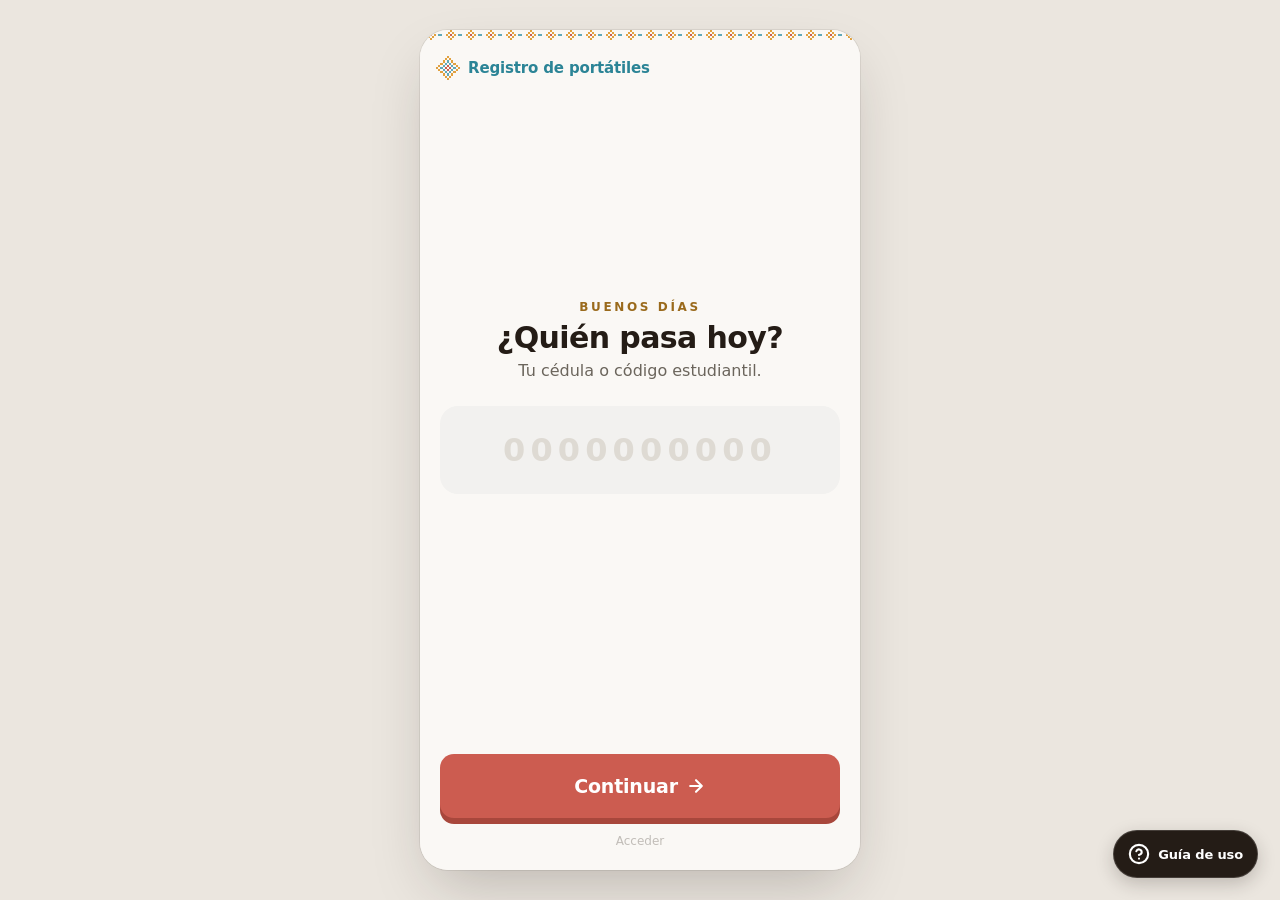
==== src/main/webapp/index.html @ 2d76eeac "Añadida tarjeta de panel acceder" ====
<!DOCTYPE html>
<html lang="es">
<head>
<meta charset="UTF-8">
<meta name="viewport" content="width=device-width, initial-scale=1, viewport-fit=cover">
<meta name="theme-color" content="#FAF8F5">
<meta name="description" content="Registro de portátiles en portería · Universidad de La Guajira">

<link rel="manifest" href="manifest.webmanifest">
<link rel="apple-touch-icon" href="iconos/icono-192.png">
<meta name="mobile-web-app-capable" content="yes">
<meta name="apple-mobile-web-app-capable" content="yes">
<meta name="apple-mobile-web-app-status-bar-style" content="default">

<title>Portería · Universidad de La Guajira</title>
<link rel="stylesheet" href="styles.css">
</head>
<body>

<div id="app-viewport">
  <!-- Status Banner (offline / syncing / synced notification) -->
  <div id="status-banner-wrap" class="status-banner-wrap" style="display: none;" role="status" aria-live="polite">
    <div id="status-banner" class="status-banner coral">
      <div id="status-banner-icon" class="status-banner-icon"></div>
      <div class="status-banner-text">
        <p id="status-banner-title" class="status-banner-title">Sin conexión</p>
        <p id="status-banner-detail" class="status-banner-detail">Tus registros se guardarán en el localmente</p>
      </div>
      <div id="status-stitches" class="status-stitches" style="display: none;"></div>
    </div>
  </div>

  <!-- ============ 1. IDENTIFICACIÓN ============ -->
  <section id="pantalla-identificacion" class="screen active">
    <div class="wayuu-band"></div>
    <header class="screen-header">
      <div class="screen-header-brand">
        <svg width="24" height="24" viewBox="0 0 11 11" shape-rendering="crispEdges" aria-hidden="true" style="flex-shrink: 0;"><rect x="5" y="0" width="1" height="1" fill="#E1A140"/><rect x="4" y="1" width="1" height="1" fill="#E1A140"/><rect x="6" y="1" width="1" height="1" fill="#E1A140"/><rect x="3" y="2" width="1" height="1" fill="#E1A140"/><rect x="5" y="2" width="1" height="1" fill="#60A8B8"/><rect x="7" y="2" width="1" height="1" fill="#E1A140"/><rect x="2" y="3" width="1" height="1" fill="#E1A140"/><rect x="4" y="3" width="1" height="1" fill="#60A8B8"/><rect x="6" y="3" width="1" height="1" fill="#60A8B8"/><rect x="8" y="3" width="1" height="1" fill="#E1A140"/><rect x="1" y="4" width="1" height="1" fill="#E1A140"/><rect x="3" y="4" width="1" height="1" fill="#60A8B8"/><rect x="5" y="4" width="1" height="1" fill="#CC5C50"/><rect x="7" y="4" width="1" height="1" fill="#60A8B8"/><rect x="9" y="4" width="1" height="1" fill="#E1A140"/><rect x="0" y="5" width="1" height="1" fill="#E1A140"/><rect x="2" y="5" width="1" height="1" fill="#60A8B8"/><rect x="4" y="5" width="1" height="1" fill="#CC5C50"/><rect x="6" y="5" width="1" height="1" fill="#CC5C50"/><rect x="8" y="5" width="1" height="1" fill="#60A8B8"/><rect x="10" y="5" width="1" height="1" fill="#E1A140"/><rect x="1" y="6" width="1" height="1" fill="#E1A140"/><rect x="3" y="6" width="1" height="1" fill="#60A8B8"/><rect x="5" y="6" width="1" height="1" fill="#CC5C50"/><rect x="7" y="6" width="1" height="1" fill="#60A8B8"/><rect x="9" y="6" width="1" height="1" fill="#E1A140"/><rect x="2" y="7" width="1" height="1" fill="#E1A140"/><rect x="4" y="7" width="1" height="1" fill="#60A8B8"/><rect x="6" y="7" width="1" height="1" fill="#60A8B8"/><rect x="8" y="7" width="1" height="1" fill="#E1A140"/><rect x="3" y="8" width="1" height="1" fill="#E1A140"/><rect x="5" y="8" width="1" height="1" fill="#60A8B8"/><rect x="7" y="8" width="1" height="1" fill="#E1A140"/><rect x="4" y="9" width="1" height="1" fill="#E1A140"/><rect x="6" y="9" width="1" height="1" fill="#E1A140"/><rect x="5" y="10" width="1" height="1" fill="#E1A140"/></svg>
        <span class="screen-header-title">Registro de portátiles</span>
      </div>
    </header>

    <main class="screen-main centered animate-rise">
      <div style="text-align: center;">
        <p id="saludo-dia" class="eyebrow">Buenos días</p>
        <h1 class="title-big">¿Quién pasa hoy?</h1>
        <p class="sub-desc">Tu cédula o código estudiantil.</p>
      </div>

      <div id="doc-box" class="doc-input-box">
        <input id="campo-documento"
               class="doc-input"
               type="text"
               inputmode="numeric"
               pattern="[0-9]*"
               autocomplete="off"
               maxlength="10"
               placeholder="0000000000">
      </div>

      <div style="margin-top: 12px; min-height: 24px;">
        <div id="error-identificacion" class="error-note" style="display: none;"></div>
        <div id="aviso-recordado" style="display: none; align-items: center; justify-content: center; gap: 8px; font-size: 14px; color: var(--sub);">
          <span>Te recordamos de la última vez.</span>
          <button id="boton-olvidar" type="button" class="btn-text-sub" style="color: var(--tinta); font-weight: 700; padding: 2px 8px;">
            ✕ No soy yo
          </button>
        </div>
      </div>
    </main>

    <footer class="screen-actions">
      <button id="boton-continuar" class="btn-primary" type="button">
        <span>Continuar</span>
        <svg viewBox="0 0 24 24" width="20" height="20" fill="none" stroke="currentColor" stroke-width="2.5" stroke-linecap="round" stroke-linejoin="round"><path d="M5 12h14M12 5l7 7-7 7"/></svg>
      </button>
      <a href="admin.html" class="link-access">Acceder</a>
    </footer>
  </section>

  <!-- ============ 1.5 VERIFICAR O CONFIGURAR PIN ============ -->
  <section id="pantalla-pin" class="screen">
    <div class="wayuu-band"></div>
    <header class="screen-header">
      <button id="boton-atras-pin" class="btn-back" type="button" data-volver="pantalla-identificacion">
        <svg viewBox="0 0 24 24" width="20" height="20" fill="none" stroke="currentColor" stroke-width="2.5" stroke-linecap="round" stroke-linejoin="round"><path d="m15 18-6-6 6-6"/></svg> Atrás
      </button>
    </header>

    <main class="screen-main centered animate-rise" style="text-align: center;">
      <div style="margin-bottom: 12px; width: 56px; height: 56px; border-radius: 16px; background: var(--teal-soft); color: var(--teal); display: inline-grid; place-items: center;">
        <svg viewBox="0 0 24 24" width="28" height="28" fill="none" stroke="currentColor" stroke-width="2" stroke-linecap="round" stroke-linejoin="round"><rect x="3" y="11" width="18" height="11" rx="2" ry="2"/><path d="M7 11V7a5 5 0 0 1 10 0v4"/></svg>
      </div>

      <p id="subtitulo-pin" class="eyebrow">Seguridad de portería</p>
      <h1 id="titulo-pin" class="title-big">Ingresa tu PIN</h1>
      <p id="desc-pin" class="sub-desc" style="max-width: 32ch; margin: 4px auto 20px;">
        Digita tus 4 números de seguridad.
      </p>

      <!-- Indicadores de dígitos (4 dots/cajas) -->
      <div id="pin-dots-container" class="pin-dots-row">
        <span class="pin-dot" data-index="0"></span>
        <span class="pin-dot" data-index="1"></span>
        <span class="pin-dot" data-index="2"></span>
        <span class="pin-dot" data-index="3"></span>
      </div>

      <div id="error-pin" class="error-note" style="display: none; margin: 12px auto; max-width: 320px;"></div>

      <!-- Teclado numérico táctil rápido (1 al 9, limpiar, 0, borrar) -->
      <div class="pin-keypad">
        <button type="button" class="btn-key" data-digit="1">1</button>
        <button type="button" class="btn-key" data-digit="2">2</button>
        <button type="button" class="btn-key" data-digit="3">3</button>
        <button type="button" class="btn-key" data-digit="4">4</button>
        <button type="button" class="btn-key" data-digit="5">5</button>
        <button type="button" class="btn-key" data-digit="6">6</button>
        <button type="button" class="btn-key" data-digit="7">7</button>
        <button type="button" class="btn-key" data-digit="8">8</button>
        <button type="button" class="btn-key" data-digit="9">9</button>
        <button type="button" class="btn-key action" id="btn-pin-limpiar">C</button>
        <button type="button" class="btn-key" data-digit="0">0</button>
        <button type="button" class="btn-key action" id="btn-pin-borrar">
          <svg viewBox="0 0 24 24" width="22" height="22" fill="none" stroke="currentColor" stroke-width="2.2" stroke-linecap="round" stroke-linejoin="round"><path d="M21 4H8l-7 8 7 8h13a2 2 0 0 0 2-2V6a2 2 0 0 0-2-2z"/><line x1="18" y1="9" x2="12" y2="15"/><line x1="12" y1="9" x2="18" y2="15"/></svg>
        </button>
      </div>
    </main>
  </section>

  <!-- ============ 2. NUEVO ESTUDIANTE (Caso A) ============ -->
  <section id="pantalla-datos-nuevo" class="screen">
    <div class="wayuu-band"></div>
    <header class="screen-header">
      <button class="btn-back" data-volver="pantalla-identificacion" type="button">
        <svg viewBox="0 0 24 24" width="20" height="20" fill="none" stroke="currentColor" stroke-width="2.5" stroke-linecap="round" stroke-linejoin="round"><path d="m15 18-6-6 6-6"/></svg> Atrás
      </button>
      <span id="doc-nuevo-tag" style="font-size: 14px; font-variant-numeric: tabular-nums; color: var(--sub);"></span>
    </header>

    <main class="screen-main centered animate-rise">
      <div style="text-align: center;">
        <p class="eyebrow">Primera vez por aquí</p>
        <h1 class="title-big">¿Cómo te llamas?</h1>
      </div>

      <div style="margin-top: 20px; display: grid; grid-template-columns: 1fr 1fr; gap: 12px;">
        <label>
          <span class="field-label">Nombre</span>
          <input id="campo-nombres" class="field-input" type="text" maxlength="80" autocomplete="given-name">
        </label>
        <label>
          <span class="field-label">Apellido</span>
          <input id="campo-apellidos" class="field-input" type="text" maxlength="80" autocomplete="family-name">
        </label>
      </div>

      <!-- PIN de 4 dígitos para nuevo estudiante -->
      <div style="margin-top: 16px;">
        <label>
          <span class="field-label">
            Crea tu PIN de seguridad (4 números)
          </span>
          <input id="campo-pin-nuevo" class="field-input" type="password" inputmode="numeric" pattern="[0-9]*" maxlength="4" placeholder="••••" style="letter-spacing: 0.3em; font-size: 20px; text-align: center;">
        </label>
        <p style="font-size: 13px; color: var(--sub); margin-top: 4px;">
          Protección ante entradas/salidas. Se solicita siempre que ingreses nuevamente.
        </p>
      </div>

      <div style="margin-top: 16px;">
        <div class="consent-box-wrap">
          <label id="consent-card-nuevo" class="consent-card">
            <input type="checkbox" id="campo-acepto-datos" style="position: absolute; opacity: 0; pointer-events: none;">
            <span class="consent-check-square" id="consent-square-nuevo">
              <svg id="consent-check-icon-nuevo" viewBox="0 0 24 24" width="16" height="16" fill="none" stroke="currentColor" stroke-width="3.5" stroke-linecap="round" stroke-linejoin="round" style="display: none;"><path d="M20 6 9 17l-5-5"/></svg>
            </span>
            <span style="font-size: 15px; line-height: 1.35; color: var(--tinta);">
              Autorizo a Registro de Dispositivos Portatiles a tratar mis datos personales <span style="color: var(--sub);">(Ley 1581 de 2012)</span>.
            </span>
          </label>
          <details class="consent-details">
            <summary>
              ¿Para qué usamos tus datos?
              <svg viewBox="0 0 24 24" width="16" height="16" fill="none" stroke="currentColor" stroke-width="2"><path d="m6 9 6 6 6-6"/></svg>
            </summary>
            <p>
              Solo para registrar cuándo entra y sale tu portátil del campus, y así poder ayudarte si se pierde o hay una duda en portería. No se comparten con terceros. Puedes pedir que se corrijan o borren escribiendo al correo acamilogamez@uniguajira.edu.co.
            </p>
          </details>
        </div>
      </div>

      <div id="error-datos-nuevo" class="error-note" style="display: none; margin-top: 8px;"></div>
    </main>

    <footer class="screen-actions">
      <button id="boton-guardar-datos" class="btn-primary" type="button">
        <span>Continuar</span>
        <svg viewBox="0 0 24 24" width="20" height="20" fill="none" stroke="currentColor" stroke-width="2.5" stroke-linecap="round" stroke-linejoin="round"><path d="M5 12h14M12 5l7 7-7 7"/></svg>
      </button>
    </footer>
  </section>

  <!-- ============ CONSENTIMIENTO PENDIENTE ============ -->
  <section id="pantalla-consentimiento" class="screen">
    <div class="wayuu-band"></div>
    <header class="screen-header">
      <button class="btn-back" data-volver="pantalla-identificacion" type="button">
        <svg viewBox="0 0 24 24" width="20" height="20" fill="none" stroke="currentColor" stroke-width="2.5" stroke-linecap="round" stroke-linejoin="round"><path d="m15 18-6-6 6-6"/></svg> Atrás
      </button>
    </header>

    <main class="screen-main centered animate-rise">
      <div style="display: flex; flex-direction: column; align-items: center; text-align: center;">
        <div style="margin-bottom: 20px; width: 64px; height: 64px; border-radius: 18px; background: var(--oro-soft); color: var(--oro-dark); display: grid; place-items: center;">
          <svg viewBox="0 0 24 24" width="32" height="32" fill="none" stroke="currentColor" stroke-width="2" stroke-linecap="round" stroke-linejoin="round"><path d="M20 13c0 5-3.5 7.5-7.66 8.95a1 1 0 0 1-.67-.01C7.5 20.5 4 18 4 13V6a1 1 0 0 1 1-1c2 0 4.5-1.2 6.24-2.72a1.17 1.17 0 0 1 1.52 0C14.51 3.81 17 5 19 5a1 1 0 0 1 1 1z"/><path d="m9 12 2 2 4-4"/></svg>
        </div>
        <p class="eyebrow">Una sola vez</p>
        <h1 id="titulo-consentimiento" class="title-big">Antes de seguir…</h1>
        <p class="sub-desc" style="max-width: 32ch;">
          Necesitamos tu autorización para seguir registrando tu equipo.
        </p>
      </div>

      <div style="margin-top: 20px;">
        <label id="consent-card-existente" class="consent-card">
          <input type="checkbox" id="campo-acepto-datos-existente" style="position: absolute; opacity: 0; pointer-events: none;">
          <span class="consent-check-square" id="consent-square-existente">
            <svg id="consent-check-icon-existente" viewBox="0 0 24 24" width="16" height="16" fill="none" stroke="currentColor" stroke-width="3.5" stroke-linecap="round" stroke-linejoin="round" style="display: none;"><path d="M20 6 9 17l-5-5"/></svg>
          </span>
          <span style="font-size: 15px; line-height: 1.35; color: var(--tinta);">
            Autorizo a Registro de Dispositivos Portatiles a tratar mis datos personales <span style="color: var(--sub);">(Ley 1581 de 2012)</span>.
          </span>
        </label>
      </div>

      <div id="error-consentimiento" class="error-note" style="display: none; margin-top: 8px;"></div>
    </main>

    <footer class="screen-actions">
      <button id="boton-aceptar-consentimiento" class="btn-primary" type="button">
        Aceptar y continuar
      </button>
    </footer>
  </section>

  <!-- ============ 3. REGISTRAR EQUIPO NUEVO ============ -->
  <section id="pantalla-equipo-nuevo" class="screen">
    <div class="wayuu-band"></div>
    <header class="screen-header">
      <button id="boton-atras-equipo" class="btn-back" type="button">
        <svg viewBox="0 0 24 24" width="20" height="20" fill="none" stroke="currentColor" stroke-width="2.5" stroke-linecap="round" stroke-linejoin="round"><path d="m15 18-6-6 6-6"/></svg> Atrás
      </button>
    </header>

    <main class="screen-main animate-rise">
      <h1 class="title-big">¿Qué equipo traes?</h1>

      <!-- Marcas grid -->
      <div style="margin-top: 16px;">
        <p class="field-label">Marca</p>
        <div id="grid-marcas" class="brand-grid"></div>
        <input id="campo-otra-marca" class="field-input" type="text" placeholder="Escribe la marca" style="display: none; margin-top: 8px;">
      </div>

      <!-- Colores circle grid -->
      <div style="margin-top: 16px;">
        <p class="field-label">
          Color <span id="color-seleccionado-nombre" style="font-weight: 700; text-transform: none; color: var(--tinta);"></span>
        </p>
        <div id="grid-colores" class="color-grid"></div>
        <input id="campo-otro-color" class="field-input" type="text" placeholder="Escribe el color (ej. morado)" style="display: none; margin-top: 8px;">
      </div>

      <!-- Apodo / alias -->
      <div style="margin-top: 16px;">
        <label>
          <span class="field-label">
            Apodo <span style="font-weight: normal; text-transform: none;">opcional</span>
          </span>
          <input id="campo-alias" class="field-input" type="text" maxlength="24" placeholder="“El de la U”, “El de la casa”">
        </label>
      </div>

      <div id="error-equipo-nuevo" class="error-note" style="display: none; margin-top: 8px;"></div>
    </main>

    <footer class="screen-actions">
      <!-- Preview card -->
      <div class="new-laptop-preview" aria-live="polite">
        <div id="preview-laptop-glyph"></div>
        <div style="min-width: 0; line-height: 1.2;">
          <p id="preview-laptop-title" class="preview-title">MARCA - COLOR</p>
          <p id="preview-laptop-nick" class="preview-sub">Así se verá la próxima vez.</p>
        </div>
      </div>

      <button id="boton-guardar-equipo" class="btn-primary" type="button">
        Guardar y registrar entrada
      </button>
    </footer>
  </section>

  <!-- ============ 4. MIS EQUIPOS ============ -->
  <section id="pantalla-equipos" class="screen">
    <div class="wayuu-band"></div>
    <header class="screen-header">
      <button class="btn-back" data-volver="pantalla-identificacion" type="button">
        <svg viewBox="0 0 24 24" width="20" height="20" fill="none" stroke="currentColor" stroke-width="2.5" stroke-linecap="round" stroke-linejoin="round"><path d="m15 18-6-6 6-6"/></svg> Atrás
      </button>
      <button id="boton-cambiar-estudiante" class="btn-text-sub" data-volver="pantalla-identificacion" type="button">
        No soy yo
      </button>
    </header>

    <main class="screen-main animate-rise">
      <div id="encabezado-equipos">
        <h1 id="saludo-estudiante" class="title-big">Hola.</h1>
        <p class="sub-desc">¿Cuál traes hoy? Un toque y listo.</p>
      </div>

      <div id="aviso-offline-equipos" style="display: none; margin-top: 12px; align-items: center; gap: 8px; border-radius: 12px; background: var(--coral-soft); padding: 8px 12px; font-size: 13px; font-weight: 500; color: var(--coral-dark);">
        <svg viewBox="0 0 24 24" width="16" height="16" fill="none" stroke="currentColor" stroke-width="2" style="flex-shrink: 0;"><rect width="14" height="20" x="5" y="2" rx="2" ry="2"/><path d="M12 18h.01"/></svg>
        Tus equipos están guardados en este celular. Puedes registrar igual.
      </div>

      <ul id="lista-equipos" class="laptops-list"></ul>
    </main>

    <footer class="screen-actions">
      <button id="boton-otro-equipo" class="btn-secondary" type="button">
        <svg viewBox="0 0 24 24" width="20" height="20" fill="none" stroke="currentColor" stroke-width="2.5"><path d="M5 12h14M12 5v14"/></svg>
        <span>Agregar otro equipo</span>
      </button>
    </footer>
  </section>

  <!-- ============ 5. CONFIRMACIÓN (Reglas que no se negocian: FitLine cqw, Solid color) ============ -->
  <section id="pantalla-confirmacion" class="screen-confirm teal" style="display: none;" role="status" aria-live="assertive">
    <div class="confirm-center">
      <div class="confirm-check-ring">
        <span class="confirm-ring-anim"></span>
        <svg viewBox="0 0 52 52" class="confirm-svg-check">
          <circle cx="26" cy="26" r="24" fill="rgba(255,255,255,.18)" />
          <path id="check-path-anim" d="M15 27 L23 35 L38 18" fill="none" stroke="#fff" stroke-width="5.5" stroke-linecap="round" stroke-linejoin="round" pathLength="1" stroke-dasharray="1" style="animation: draw 520ms 220ms cubic-bezier(0.65, 0, 0.35, 1) both;" />
        </svg>
      </div>

      <p class="confirm-type-label">
        <svg id="confirm-dir-icon" viewBox="0 0 24 24" fill="none" stroke="currentColor" stroke-width="2.75" stroke-linecap="round" stroke-linejoin="round"><path d="M15 3h4a2 2 0 0 1 2 2v14a2 2 0 0 1-2 2h-4M10 17l5-5-5-5M15 12H3"/></svg>
        <span id="texto-movimiento">ENTRADA</span>
      </p>

      <div class="confirm-lines">
        <span id="confirm-line-brand" class="fit-line">HP</span>
        <span id="confirm-line-color" class="fit-line" style="animation-delay: 100ms;">GRIS</span>
      </div>
    </div>

    <div class="confirm-bottom">
      <p id="confirm-note-offline" class="confirm-offline-note" style="display: none;">
        <svg viewBox="0 0 24 24" width="20" height="20" fill="none" stroke="currentColor" stroke-width="2"><path d="m2 2 20 20M5.782 5.782A7 7 0 0 0 9 19h8.5a4.5 4.5 0 0 0 1.956-.445M22.61 16.95A5 5 0 0 0 18 10h-1.26a8 8 0 0 0-11.62-4.36"/></svg>
        Guardado sin conexión · se enviará solo
      </p>
      <p id="confirm-note-reconfirmed" style="display: none; align-items: center; justify-content: center; gap: 8px; font-size: 14px; color: rgba(255,255,255,0.85);">
        <svg viewBox="0 0 24 24" width="16" height="16" fill="none" stroke="currentColor" stroke-width="2"><path d="M3 12a9 9 0 1 0 9-9 9.75 9.75 0 0 0-6.74 2.74L3 8"/><path d="M3 3v5h5"/></svg>
        Ya estaba registrado hace poco
      </p>
      <p class="confirm-meta">
        <span id="confirm-meta-name"></span> · <span id="confirm-meta-time"></span>
      </p>
      <button id="boton-listo" class="btn-confirm-done" type="button">
        Listo
      </button>
    </div>
  </section>
</div>

<!-- =====================================================================
     BOTÓN FLOTANTE Y MODAL DE GUÍA DE USO
     ===================================================================== -->
<div id="guia-flotante-wrap" class="guia-flotante-wrap">
  <button id="btn-abrir-guia" type="button" class="btn-guia-circulo" aria-label="Abrir guía de uso">
    <svg width="22" height="22" viewBox="0 0 24 24" fill="none" stroke="currentColor" stroke-width="2.3" stroke-linecap="round" stroke-linejoin="round">
      <circle cx="12" cy="12" r="10"></circle>
      <path d="M9.09 9a3 3 0 0 1 5.83 1c0 2-3 3-3 3"></path>
      <line x1="12" y1="17" x2="12.01" y2="17"></line>
    </svg>
    <span id="guia-tag-texto" class="guia-tag-texto anim-tag-mostrar">Guía de uso</span>
  </button>
</div>

<!-- Modal Dialog de Guía de Uso -->
<div id="modal-guia" class="modal-guia-overlay" style="display: none;" role="dialog" aria-modal="true" aria-labelledby="guia-titulo">
  <!-- Tarjeta 1: Guía del Estudiante / Autogestión -->
  <div id="guia-card-estudiante" class="modal-guia-card">
    <header class="modal-guia-header">
      <div style="display: flex; align-items: center; gap: 10px;">
        <span class="modal-guia-icon">
          <svg width="20" height="20" viewBox="0 0 24 24" fill="none" stroke="currentColor" stroke-width="2.4" stroke-linecap="round" stroke-linejoin="round">
            <circle cx="12" cy="12" r="10"></circle>
            <line x1="12" y1="16" x2="12" y2="12"></line>
            <line x1="12" y1="8" x2="12.01" y2="8"></line>
          </svg>
        </span>
        <h2 id="guia-titulo" class="modal-guia-titulo">Guía del Sistema</h2>
      </div>
      <button id="btn-cerrar-guia" type="button" class="btn-guia-cerrar" aria-label="Cerrar guía">
        <svg width="18" height="18" viewBox="0 0 24 24" fill="none" stroke="currentColor" stroke-width="2.4" stroke-linecap="round" stroke-linejoin="round"><line x1="18" y1="6" x2="6" y2="18"></line><line x1="6" y1="6" x2="18" y2="18"></line></svg>
      </button>
    </header>

    <div class="modal-guia-body">
      <div class="guia-paso">
        <span class="guia-num">1</span>
        <div>
          <strong>Identificación</strong>
          <p>Ingresa tu cédula o código estudiantil. Si eres nuevo, el sistema te solicitará tus nombres, PIN y la marca/color de tu equipo.</p>
        </div>
      </div>

      <div class="guia-paso">
        <span class="guia-num">2</span>
        <div>
          <strong>Seguridad con PIN</strong>
          <p>Digita tus 4 números de PIN para verificar tu identidad y desbloquear tus portátiles registrados.</p>
        </div>
      </div>

      <div class="guia-paso">
        <span class="guia-num">3</span>
        <div>
          <strong>Entrada o Salida en 1 Toque</strong>
          <p>Toca tu portátil en pantalla. El sistema alternará automáticamente entre ENTRADA y SALIDA con confirmación visual inmediata.</p>
        </div>
      </div>

      <div class="guia-paso">
        <span class="guia-num">4</span>
        <div>
          <strong>Sin Conexión (Offline)</strong>
          <p>Si la portería pierde internet, tus registros se guardan en el dispositivo y se sincronizan solos al recuperar señal.</p>
        </div>
      </div>
    </div>

    <footer class="modal-guia-footer modal-guia-footer-dual">
      <button id="btn-guia-ir-admin" type="button" class="btn-guia-nav" aria-label="Ver explicación de Acceder">
        <span>Panel Acceder</span>
        <svg width="16" height="16" viewBox="0 0 24 24" fill="none" stroke="currentColor" stroke-width="2.4" stroke-linecap="round" stroke-linejoin="round"><polyline points="9 18 15 12 9 6"></polyline></svg>
      </button>
      <button id="btn-entendido-guia" type="button" class="btn-guia-entendido">Entendido</button>
    </footer>
  </div>

  <!-- Tarjeta 2: Explicación de Acceder (Administración / Vigilancia) -->
  <div id="guia-card-admin" class="modal-guia-card" style="display: none;">
    <header class="modal-guia-header">
      <div style="display: flex; align-items: center; gap: 10px;">
        <span class="modal-guia-icon modal-guia-icon-admin">
          <svg width="20" height="20" viewBox="0 0 24 24" fill="none" stroke="currentColor" stroke-width="2.4" stroke-linecap="round" stroke-linejoin="round">
            <rect x="3" y="11" width="18" height="11" rx="2" ry="2"></rect>
            <path d="M7 11V7a5 5 0 0 1 10 0v4"></path>
          </svg>
        </span>
        <h2 class="modal-guia-titulo">¿Qué es "Acceder"?</h2>
      </div>
      <button id="btn-cerrar-guia-2" type="button" class="btn-guia-cerrar" aria-label="Cerrar guía">
        <svg width="18" height="18" viewBox="0 0 24 24" fill="none" stroke="currentColor" stroke-width="2.4" stroke-linecap="round" stroke-linejoin="round"><line x1="18" y1="6" x2="6" y2="18"></line><line x1="6" y1="6" x2="18" y2="18"></line></svg>
      </button>
    </header>

    <div class="modal-guia-body">
      <div class="guia-paso">
        <span class="guia-num guia-num-admin">A</span>
        <div>
          <strong>Exclusivo para Personal Autorizado</strong>
          <p>El enlace inferior <em>Acceder</em> está reservado para vigilantes de portería y administradores de la Universidad de La Guajira.</p>
        </div>
      </div>

      <div class="guia-paso">
        <span class="guia-num guia-num-admin">B</span>
        <div>
          <strong>Historial y Filtros en Tiempo Real</strong>
          <p>Permite auditar entradas y salidas con filtros por fecha, documento, código estudiantil, marca y color de portátil.</p>
        </div>
      </div>

      <div class="guia-paso">
        <span class="guia-num guia-num-admin">C</span>
        <div>
          <strong>Alertas y Control de Seguridad</strong>
          <p>Monitorea equipos reportados por hurto, intentos fallidos de PIN y estado de sincronizaciones offline de cada punto de control.</p>
        </div>
      </div>
    </div>

    <footer class="modal-guia-footer modal-guia-footer-dual">
      <button id="btn-guia-volver-estudiante" type="button" class="btn-guia-nav btn-guia-nav-prev" aria-label="Volver a Guía del Sistema">
        <svg width="16" height="16" viewBox="0 0 24 24" fill="none" stroke="currentColor" stroke-width="2.4" stroke-linecap="round" stroke-linejoin="round"><polyline points="15 18 9 12 15 6"></polyline></svg>
        <span>Volver a Guía</span>
      </button>
      <button id="btn-entendido-guia-admin" type="button" class="btn-guia-entendido">Entendido</button>
    </footer>
  </div>
</div>

<script src="db-offline.js"></script>
<script src="app.js"></script>
</body>
</html>
---- src/main/webapp/styles.css ----
/* =====================================================================
   AUTOGESTIÓN DE PORTÁTILES · Universidad de La Guajira
   Basado exactamente en /design-reference (Tokens, Tipografía y Animaciones)
   ===================================================================== */

:root {
  /* Brand colors */
  --coral: #CC5C50;
  --coral-dark: #A8473C;
  --coral-soft: #F9E4E0;
  --teal: #2B8496;
  --teal-dark: #1F6574;
  --teal-soft: #DFEFF3;
  --turquesa: #60A8B8;
  --oro: #E1A140;
  --oro-dark: #9A6A1C;
  --oro-soft: #FBEFD8;
  --cont: #F2F1EF;
  --borde: #DEDAD3;
  --sub: #6B655C;
  --tinta: #241C16;
  --aviso: #B3261E;
  --papel: #FAF8F5;

  /* Colores originales terracota/marrón institucional (#C1440E y #00843D) */
  --terracota: #C1440E;
  --terracota-oscuro: #9C3609;
  --verde-institucional: #00843D;
  --verde-oscuro: #00622D;
  --blanco: #FFFFFF;
  --gris-contenedor: #F2F1EF;
  --gris-borde: #DEDAD3;
  --gris-texto: #6B655C;
  --texto: #241C16;
  --rojo-aviso: #B3261E;
  --alto-toque: 64px;

  --font-sans: system-ui, -apple-system, 'Segoe UI', Roboto, 'Helvetica Neue', Arial, sans-serif;
  --radio: 14px;
}

*, *::before, *::after {
  box-sizing: border-box;
  margin: 0;
  padding: 0;
}

html, body {
  height: 100%;
  width: 100%;
  overflow: hidden;
  background-color: #EBE6DF;
  color: var(--tinta);
  font-family: var(--font-sans);
  -webkit-font-smoothing: antialiased;
  -webkit-tap-highlight-color: transparent;
}

button {
  font-family: inherit;
  border: none;
  background: none;
  cursor: pointer;
}

input, select {
  font-family: inherit;
}

/* Animations from index.css */
@keyframes rise {
  from { opacity: 0; transform: translateY(18px); }
  to { opacity: 1; transform: none; }
}
@keyframes drop {
  from { opacity: 0; transform: translateY(-18px); }
  to { opacity: 1; transform: none; }
}
@keyframes fade {
  from { opacity: 0; }
  to { opacity: 1; }
}
@keyframes banner {
  from { opacity: 0; transform: translateY(-120%) scale(0.96); }
  to { opacity: 1; transform: none; }
}
@keyframes shake {
  0%, 100% { transform: none; }
  25% { transform: translateX(-6px); }
  50% { transform: translateX(5px); }
  75% { transform: translateX(-3px); }
}
@keyframes pop {
  from { opacity: 0; transform: scale(0.4) rotate(-12deg); }
  to { opacity: 1; transform: none; }
}
@keyframes ring {
  from { opacity: 0.45; transform: scale(0.7); }
  to { opacity: 0; transform: scale(1.9); }
}
@keyframes draw {
  from { stroke-dashoffset: 1; }
  to { stroke-dashoffset: 0; }
}
@keyframes thread {
  0%, 100% { transform: translateY(0); opacity: 1; }
  50% { transform: translateY(-3px); opacity: 0.55; }
}
@keyframes floatup {
  to { opacity: 0; transform: translateY(-14px); }
}

.animate-rise { animation: rise 420ms cubic-bezier(0.2, 0.8, 0.2, 1) both; }
.animate-drop { animation: drop 420ms cubic-bezier(0.2, 0.8, 0.2, 1) both; }
.animate-fade { animation: fade 300ms ease-out both; }
.animate-shake { animation: shake 380ms ease-in-out both; }
.animate-pop { animation: pop 520ms cubic-bezier(0.2, 0.9, 0.3, 1.35) both; }

/* Contenedor de la aplicación (Phone container responsive & centered if desktop) */
#app-viewport {
  position: relative;
  width: 100%;
  height: 100%;
  max-width: 440px;
  margin: 0 auto;
  background-color: var(--papel);
  overflow: hidden;
  display: flex;
  flex-direction: column;
}

@media (min-width: 500px) {
  body:not(.cuerpo-admin) {
    display: flex;
    align-items: center;
    justify-content: center;
    background-color: #EBE6DF;
  }
  #app-viewport {
    height: min(840px, 94vh);
    border-radius: 28px;
    box-shadow: 0 25px 60px -15px rgba(36,28,22, 0.25), 0 0 0 1px rgba(36,28,22, 0.08);
  }
}

/* Woven Wayuu Band */
.wayuu-band {
  width: 100%;
  height: 10px;
  background-repeat: repeat-x;
  background-size: 20px 10px;
  flex-shrink: 0;
  /* SVG woven diamond pattern */
  background-image: url("data:image/svg+xml,%3Csvg xmlns='http://www.w3.org/2000/svg' width='20' height='10' viewBox='0 0 20 10' shape-rendering='crispEdges'%3E%3Crect x='10' y='0' width='2' height='2' fill='%23E1A140'/%3E%3Crect x='8' y='2' width='2' height='2' fill='%23E1A140'/%3E%3Crect x='12' y='2' width='2' height='2' fill='%23E1A140'/%3E%3Crect x='6' y='4' width='2' height='2' fill='%23E1A140'/%3E%3Crect x='14' y='4' width='2' height='2' fill='%23E1A140'/%3E%3Crect x='8' y='6' width='2' height='2' fill='%23E1A140'/%3E%3Crect x='12' y='6' width='2' height='2' fill='%23E1A140'/%3E%3Crect x='10' y='8' width='2' height='2' fill='%23E1A140'/%3E%3Crect x='10' y='4' width='2' height='2' fill='%23CC5C50'/%3E%3Crect x='0' y='4' width='2' height='2' fill='%2360A8B8'/%3E%3Crect x='18' y='4' width='2' height='2' fill='%2360A8B8'/%3E%3C/svg%3E");
}

/* Floating Status Banner */
.status-banner-wrap {
  pointer-events: none;
  position: absolute;
  top: 12px;
  left: 12px;
  right: 12px;
  z-index: 50;
}
.status-banner {
  pointer-events: auto;
  display: flex;
  align-items: center;
  gap: 12px;
  border-radius: 16px;
  padding: 10px 14px;
  color: white;
  box-shadow: 0 10px 30px -10px rgba(36,28,22, 0.55);
  animation: banner 380ms cubic-bezier(0.2, 0.9, 0.25, 1.15) both;
}
.status-banner.coral { background-color: var(--coral); }
.status-banner.teal { background-color: var(--teal); }
.status-banner-icon {
  width: 36px;
  height: 36px;
  border-radius: 50%;
  background: rgba(255,255,255,0.18);
  display: grid;
  place-items: center;
  flex-shrink: 0;
}
.status-banner-icon svg {
  width: 18px;
  height: 18px;
}
.status-banner-text {
  flex: 1;
  min-width: 0;
  line-height: 1.2;
}
.status-banner-title {
  font-size: 15px;
  font-weight: 700;
}
.status-banner-detail {
  font-size: 13px;
  color: rgba(255,255,255,0.85);
  white-space: nowrap;
  overflow: hidden;
  text-overflow: ellipsis;
}
.status-stitches {
  display: flex;
  align-items: center;
  gap: 4px;
  flex-shrink: 0;
}
.status-stitch {
  width: 10px;
  height: 10px;
  background: white;
  transform: rotate(45deg);
  border-radius: 2px;
  animation: thread 1200ms ease-in-out infinite;
}

/* Screen Layout */
.screen {
  display: none;
  height: 100%;
  width: 100%;
  flex-direction: column;
  background-color: var(--papel);
  position: relative;
}
.screen.active {
  display: flex;
}

.screen-header {
  height: 56px;
  flex-shrink: 0;
  display: flex;
  align-items: center;
  justify-content: space-between;
  padding: 0 16px;
}
.screen-header-brand {
  display: flex;
  align-items: center;
  gap: 8px;
}
.screen-header-brand img {
  height: 26px;
  width: auto;
}
.screen-header-title {
  font-size: 15px;
  font-weight: 800;
  letter-spacing: -0.01em;
  color: var(--teal);
}
.screen-header-sub {
  font-size: 15px;
  color: var(--sub);
}

.btn-back {
  display: inline-flex;
  align-items: center;
  gap: 2px;
  height: 44px;
  padding: 0 12px 0 4px;
  margin-left: -8px;
  border-radius: 9999px;
  font-size: 15px;
  font-weight: 600;
  color: var(--sub);
  transition: background-color 0.1s;
}
.btn-back:active {
  background-color: var(--cont);
}
.btn-text-sub {
  font-size: 14px;
  font-weight: 600;
  color: var(--sub);
  padding: 8px 12px;
  border-radius: 9999px;
}
.btn-text-sub:active {
  background-color: var(--cont);
}

.screen-main {
  flex: 1;
  min-height: 0;
  overflow-y: auto;
  padding: 0 20px 12px;
  display: flex;
  flex-direction: column;
}
.screen-main.centered {
  justify-content: center;
}
.screen-main.animate-rise {
  animation: rise 420ms cubic-bezier(0.2, 0.8, 0.2, 1) both;
}

.screen-actions {
  flex-shrink: 0;
  padding: 8px 20px max(18px, env(safe-area-inset-bottom));
  display: flex;
  flex-direction: column;
  gap: 12px;
}

/* Typography */
.eyebrow {
  font-size: 12px;
  font-weight: 700;
  text-transform: uppercase;
  letter-spacing: 0.22em;
  color: var(--oro-dark);
  margin-bottom: 8px;
}
.title-big {
  font-size: 30px;
  font-weight: 800;
  line-height: 1.05;
  letter-spacing: -0.02em;
  color: var(--tinta);
  text-wrap: balance;
}
.sub-desc {
  font-size: 16px;
  color: var(--sub);
  margin-top: 6px;
  line-height: 1.35;
}

/* Buttons */
.btn-primary {
  position: relative;
  display: flex;
  align-items: center;
  justify-content: center;
  gap: 8px;
  width: 100%;
  height: 64px;
  border-radius: var(--radio);
  background-color: var(--coral);
  color: white;
  font-size: 19px;
  font-weight: 700;
  letter-spacing: -0.01em;
  box-shadow: 0 6px 0 0 var(--coral-dark);
  transition: transform 100ms, box-shadow 100ms, background-color 100ms;
}
.btn-primary:active {
  transform: translateY(4px);
  background-color: var(--coral-dark);
  box-shadow: 0 2px 0 0 var(--coral-dark);
}
.btn-primary:disabled {
  opacity: 0.85;
  cursor: wait;
}

.btn-secondary {
  display: flex;
  align-items: center;
  justify-content: center;
  gap: 8px;
  width: 100%;
  height: 64px;
  border-radius: var(--radio);
  border: 2px solid var(--borde);
  background-color: white;
  color: var(--tinta);
  font-size: 17px;
  font-weight: 600;
  transition: transform 100ms, background-color 100ms;
}
.btn-secondary:active {
  transform: scale(0.985);
  background-color: var(--cont);
}

.link-access {
  display: block;
  text-align: center;
  font-size: 12px;
  color: rgba(107, 101, 92, 0.4);
  padding: 4px 16px;
  text-decoration: none;
}

/* Input Fields */
.doc-input-box {
  margin-top: 24px;
  border-radius: 18px;
  border: 2px solid transparent;
  background-color: var(--cont);
  transition: border-color 0.2s, background-color 0.2s;
}
.doc-input-box:focus-within {
  border-color: var(--coral);
  background-color: white;
}
.doc-input-box.error {
  border-color: var(--aviso);
}
.doc-input {
  width: 100%;
  height: 84px;
  background: transparent;
  border: none;
  outline: none;
  text-align: center;
  font-size: 32px;
  font-weight: 700;
  font-variant-numeric: tabular-nums;
  letter-spacing: 0.16em;
  color: var(--tinta);
}
.doc-input::placeholder {
  color: var(--borde);
}

.field-label {
  display: flex;
  justify-content: space-between;
  align-items: baseline;
  font-size: 13px;
  font-weight: 600;
  text-transform: uppercase;
  letter-spacing: 0.12em;
  color: var(--sub);
  margin-bottom: 6px;
}
.field-input {
  width: 100%;
  height: 64px;
  border-radius: var(--radio);
  border: 2px solid transparent;
  background-color: var(--cont);
  padding: 0 16px;
  font-size: 18px;
  color: var(--tinta);
  outline: none;
  transition: border-color 0.15s, background-color 0.15s;
}
.field-input:focus {
  border-color: var(--coral);
  background-color: white;
}
.field-input::placeholder {
  color: rgba(107, 101, 92, 0.6);
}

/* Error note */
.error-note {
  display: flex;
  align-items: flex-start;
  gap: 8px;
  font-size: 15px;
  font-weight: 500;
  line-height: 1.35;
  color: var(--aviso);
  animation: shake 380ms ease-in-out both;
}
.error-note svg {
  width: 18px;
  height: 18px;
  margin-top: 2px;
  flex-shrink: 0;
}

/* PIN Dots and Numeric Keypad */
.pin-dots-row {
  display: flex;
  justify-content: center;
  align-items: center;
  gap: 16px;
  margin-bottom: 24px;
}
.pin-dot {
  width: 20px;
  height: 20px;
  border-radius: 9999px;
  border: 2px solid var(--borde);
  background-color: var(--cont);
  transition: all 0.18s cubic-bezier(0.2, 0.8, 0.2, 1);
}
.pin-dot.filled {
  background-color: var(--teal);
  border-color: var(--teal);
  transform: scale(1.15);
  box-shadow: 0 0 0 4px var(--teal-soft);
}
.pin-keypad {
  display: grid;
  grid-template-columns: repeat(3, 1fr);
  gap: 12px;
  max-width: 280px;
  margin: 0 auto;
}
.btn-key {
  height: 58px;
  border-radius: 16px;
  border: 1px solid var(--borde);
  background-color: var(--cont);
  font-size: 24px;
  font-weight: 700;
  color: var(--tinta);
  display: flex;
  align-items: center;
  justify-content: center;
  cursor: pointer;
  user-select: none;
  -webkit-tap-highlight-color: transparent;
  transition: background-color 0.12s, transform 0.08s;
}
.btn-key:active {
  background-color: var(--borde);
  transform: scale(0.94);
}
.btn-key.action {
  font-size: 18px;
  color: var(--sub);
  background-color: transparent;
  border-color: transparent;
}
.btn-key.action:active {
  background-color: var(--cont);
}

/* Consent Box */
.consent-box-wrap {
  display: flex;
  flex-direction: column;
  gap: 8px;
}
.consent-card {
  display: flex;
  cursor: pointer;
  align-items: flex-start;
  gap: 12px;
  border-radius: var(--radio);
  border: 2px solid transparent;
  background-color: var(--cont);
  padding: 16px;
  transition: all 0.2s;
}
.consent-card.checked {
  border-color: var(--teal);
  background-color: rgba(223, 239, 243, 0.6);
}
.consent-card.invalid {
  border-color: var(--aviso);
}
.consent-check-square {
  width: 28px;
  height: 28px;
  border-radius: 8px;
  border: 2px solid rgba(107, 101, 92, 0.5);
  background-color: white;
  display: grid;
  place-items: center;
  flex-shrink: 0;
  transition: all 0.15s;
}
.consent-card.checked .consent-check-square {
  border-color: var(--teal);
  background-color: var(--teal);
  color: white;
}
.consent-details summary {
  display: flex;
  cursor: pointer;
  align-items: center;
  gap: 4px;
  font-size: 14px;
  font-weight: 600;
  color: var(--teal);
  list-style: none;
  padding: 4px;
}
.consent-details p {
  padding: 4px;
  font-size: 14px;
  line-height: 1.5;
  color: var(--sub);
}

/* Laptops List */
.laptops-list {
  display: flex;
  flex-direction: column;
  gap: 12px;
  list-style: none;
  margin-top: 16px;
}
.laptop-item-btn {
  display: flex;
  align-items: center;
  gap: 14px;
  width: 100%;
  min-height: 92px;
  border-radius: 18px;
  border: 2px solid var(--borde);
  background-color: white;
  padding: 10px 16px 10px 10px;
  text-align: left;
  transition: transform 150ms, border-color 150ms;
  position: relative;
  overflow: hidden;
}
.laptop-item-btn:active {
  transform: scale(0.98);
}
.laptop-item-btn.busy {
  border-color: var(--coral);
}
.laptop-glyph-wrap {
  width: 84px;
  height: 72px;
  border-radius: 12px;
  background-color: var(--cont);
  display: grid;
  place-items: center;
  flex-shrink: 0;
}
.laptop-info {
  flex: 1;
  min-width: 0;
}
.laptop-brand {
  display: block;
  font-size: 22px;
  font-weight: 800;
  text-transform: uppercase;
  letter-spacing: -0.01em;
  color: var(--tinta);
  line-height: 1;
  white-space: nowrap;
  overflow: hidden;
  text-overflow: ellipsis;
}
.laptop-color {
  display: block;
  font-size: 17px;
  font-weight: 600;
  color: var(--sub);
  margin-top: 4px;
  line-height: 1.1;
  white-space: nowrap;
  overflow: hidden;
  text-overflow: ellipsis;
}
.laptop-nick {
  display: block;
  font-size: 14px;
  color: rgba(107, 101, 92, 0.8);
  margin-top: 2px;
  white-space: nowrap;
  overflow: hidden;
  text-overflow: ellipsis;
}
.laptop-status-badge {
  flex-shrink: 0;
  border-radius: 9999px;
  background-color: var(--cont);
  padding: 4px 10px;
  text-align: right;
  font-size: 12px;
  font-weight: 600;
  color: var(--sub);
  line-height: 1.2;
}

/* Brand Grid (New Laptop) */
.brand-grid {
  display: grid;
  grid-template-columns: repeat(3, 1fr);
  gap: 8px;
}
.btn-brand-choice {
  height: 44px;
  border-radius: 12px;
  border: 2px solid transparent;
  background-color: var(--cont);
  font-size: 15px;
  font-weight: 600;
  color: var(--tinta);
  transition: all 0.1s;
}
.btn-brand-choice:active { transform: scale(0.95); }
.btn-brand-choice.selected {
  border-color: var(--coral);
  background-color: var(--coral-soft);
  color: var(--coral-dark);
}

/* Color Circle Grid */
.color-grid {
  display: grid;
  grid-template-columns: repeat(5, 1fr);
  justify-items: center;
  gap: 8px 0;
}
.btn-color-circle {
  width: 44px;
  height: 44px;
  border-radius: 50%;
  display: grid;
  place-items: center;
  box-shadow: inset 0 0 0 1px rgba(0,0,0,0.12);
  transition: transform 0.1s;
  outline: none;
}
.btn-color-circle:active { transform: scale(0.9); }
.btn-color-circle.selected {
  outline: 3px solid var(--coral);
  outline-offset: 2px;
}
.btn-color-circle.other-color {
  border: 2px dashed rgba(107, 101, 92, 0.5);
  background: transparent;
  color: var(--sub);
}

/* Preview Card on New Laptop */
.new-laptop-preview {
  display: flex;
  align-items: center;
  gap: 12px;
  border-radius: var(--radio);
  background-color: var(--cont);
  padding: 8px 12px;
}
.preview-title {
  font-size: 17px;
  font-weight: 800;
  text-transform: uppercase;
  color: var(--tinta);
  letter-spacing: -0.01em;
}
.preview-sub {
  font-size: 13px;
  color: var(--sub);
}

/* CONFIRMATION SCREEN (Rules that are not negotiated: Solid teal or coral, FitLine cq) */
.screen-confirm {
  position: absolute;
  inset: 0;
  z-index: 40;
  display: flex;
  flex-direction: column;
  color: white;
  container-type: inline-size;
}
.screen-confirm.teal { background-color: var(--teal); }
.screen-confirm.coral { background-color: var(--coral); }
.screen-confirm.alerta { background-color: #B3261E; }

.confirm-center {
  flex: 1;
  display: flex;
  flex-direction: column;
  align-items: center;
  justify-content: center;
  padding: 0 20px;
  text-align: center;
}
.confirm-check-ring {
  position: relative;
  display: grid;
  place-items: center;
  width: min(112px, 28cqw);
  aspect-ratio: 1;
}
.confirm-ring-anim {
  position: absolute;
  inset: 0;
  border-radius: 50%;
  border: 6px solid white;
  animation: ring 900ms ease-out both;
}
.confirm-svg-check {
  width: 100%;
  height: 100%;
  animation: pop 520ms cubic-bezier(0.2, 0.9, 0.3, 1.35) both;
}
.confirm-type-label {
  margin-top: 20px;
  display: flex;
  align-items: center;
  justify-content: center;
  gap: 12px;
  font-size: 24px;
  font-weight: 800;
  letter-spacing: 0.42em;
}
.confirm-type-label svg {
  width: 28px;
  height: 28px;
}
.confirm-lines {
  margin-top: 20px;
  width: 100%;
}
.fit-line {
  display: block;
  font-weight: 900;
  text-transform: uppercase;
  line-height: 0.88;
  letter-spacing: -0.03em;
  animation: rise 420ms cubic-bezier(0.2, 0.8, 0.2, 1) both;
}

.confirm-bottom {
  padding: 0 20px max(20px, env(safe-area-inset-bottom));
  text-align: center;
  display: flex;
  flex-direction: column;
  gap: 12px;
}
.confirm-meta {
  font-size: 15px;
  color: rgba(255,255,255,0.85);
}
.confirm-offline-note {
  display: flex;
  align-items: center;
  justify-content: center;
  gap: 8px;
  font-size: 16px;
  font-weight: 700;
}
.btn-confirm-done {
  height: 64px;
  width: 100%;
  border-radius: var(--radio);
  border: 1px solid rgba(255,255,255,0.35);
  background-color: rgba(255,255,255,0.15);
  backdrop-filter: blur(4px);
  color: white;
  font-size: 19px;
  font-weight: 700;
  transition: transform 100ms, background-color 100ms;
}
.btn-confirm-done:active {
  transform: scale(0.985);
  background-color: rgba(255,255,255,0.25);
}

/* Splash screen */
.screen-splash {
  display: flex;
  height: 100%;
  width: 100%;
  flex-direction: column;
  align-items: center;
  justify-content: space-between;
  background-color: var(--papel);
  text-align: center;
  overflow: hidden;
}
.splash-content {
  display: flex;
  flex-direction: column;
  align-items: center;
  padding: 0 32px;
}
.splash-logo {
  width: auto;
  height: min(250px, 36vh);
  animation: rise 420ms cubic-bezier(0.2, 0.8, 0.2, 1) both;
}
.splash-headline {
  margin-top: 32px;
  font-size: 46px;
  font-weight: 900;
  line-height: 0.92;
  letter-spacing: -0.035em;
  color: var(--tinta);
  animation: rise 420ms cubic-bezier(0.2, 0.8, 0.2, 1) both;
  animation-delay: 780ms;
}
.splash-sub {
  margin-top: 16px;
  font-size: 16px;
  color: var(--sub);
  animation: rise 420ms cubic-bezier(0.2, 0.8, 0.2, 1) both;
  animation-delay: 900ms;
}
.splash-touch {
  padding-bottom: 16px;
  font-size: 13px;
  color: rgba(107, 101, 92, 0.8);
  animation: fade 300ms ease-out both;
  animation-delay: 1500ms;
}

/* =====================================================================
   BOTÓN FLOTANTE Y MODAL DE GUÍA DE USO
   ===================================================================== */
.guia-flotante-wrap {
  position: fixed;
  bottom: 22px;
  right: 22px;
  z-index: 999;
  display: flex;
  align-items: center;
}

.btn-guia-circulo {
  display: inline-flex;
  align-items: center;
  gap: 8px;
  height: 48px;
  padding: 0 14px;
  border-radius: 999px;
  background-color: var(--tinta);
  color: #FFFFFF;
  box-shadow: 0 6px 18px rgba(36, 28, 22, 0.22);
  cursor: pointer;
  border: 1px solid rgba(255, 255, 255, 0.15);
  transition: transform 0.2s ease, background-color 0.2s ease, box-shadow 0.2s ease;
  overflow: hidden;
}

.btn-guia-circulo:hover {
  transform: translateY(-2px);
  background-color: #000000;
  box-shadow: 0 8px 24px rgba(36, 28, 22, 0.32);
}

.btn-guia-circulo:active {
  transform: scale(0.96);
}

.guia-tag-texto {
  font-size: 13px;
  font-weight: 700;
  white-space: nowrap;
  letter-spacing: -0.01em;
  max-width: 120px;
  opacity: 1;
  transition: max-width 0.45s cubic-bezier(0.4, 0, 0.2, 1),
              opacity 0.35s ease,
              padding 0.35s ease;
}

.guia-tag-texto.escondido {
  max-width: 0;
  opacity: 0;
  padding: 0;
  margin: 0;
}

/* Modal Overlay */
.modal-guia-overlay {
  position: fixed;
  inset: 0;
  z-index: 1000;
  background-color: rgba(36, 28, 22, 0.55);
  backdrop-filter: blur(4px);
  -webkit-backdrop-filter: blur(4px);
  display: flex;
  align-items: center;
  justify-content: center;
  padding: 20px;
  animation: fade 220ms ease-out both;
}

.modal-guia-card {
  width: 100%;
  max-width: 440px;
  background-color: #FFFFFF;
  border-radius: 20px;
  box-shadow: 0 16px 40px rgba(0, 0, 0, 0.25);
  border: 1px solid var(--borde);
  display: flex;
  flex-direction: column;
  overflow: hidden;
  animation: rise 260ms cubic-bezier(0.2, 0.8, 0.2, 1) both;
}

.modal-guia-header {
  padding: 18px 20px;
  display: flex;
  align-items: center;
  justify-content: space-between;
  border-bottom: 1px solid var(--cont);
  background-color: var(--papel);
}

.modal-guia-icon {
  width: 34px;
  height: 34px;
  border-radius: 10px;
  background-color: var(--teal-soft);
  color: var(--teal-dark);
  display: grid;
  place-items: center;
}

.modal-guia-titulo {
  font-size: 17px;
  font-weight: 800;
  color: var(--tinta);
  letter-spacing: -0.02em;
}

.btn-guia-cerrar {
  width: 32px;
  height: 32px;
  border-radius: 50%;
  display: grid;
  place-items: center;
  color: var(--sub);
  background: transparent;
  cursor: pointer;
  transition: background 0.15s, color 0.15s;
}

.btn-guia-cerrar:hover {
  background: var(--cont);
  color: var(--tinta);
}

.modal-guia-body {
  padding: 20px;
  display: flex;
  flex-direction: column;
  gap: 16px;
  max-height: 65vh;
  overflow-y: auto;
}

.guia-paso {
  display: flex;
  align-items: flex-start;
  gap: 14px;
}

.guia-num {
  flex-shrink: 0;
  width: 26px;
  height: 26px;
  border-radius: 50%;
  background-color: var(--cont);
  color: var(--tinta);
  font-weight: 800;
  font-size: 13px;
  display: grid;
  place-items: center;
  margin-top: 2px;
}

.guia-paso strong {
  display: block;
  font-size: 14px;
  color: var(--tinta);
  margin-bottom: 2px;
}

.guia-paso p {
  font-size: 13px;
  line-height: 1.4;
  color: var(--sub);
}

.modal-guia-footer {
  padding: 14px 20px 18px;
  border-top: 1px solid var(--cont);
  display: flex;
  justify-content: flex-end;
}

.modal-guia-footer-dual {
  justify-content: space-between;
  align-items: center;
  gap: 12px;
}

.btn-guia-nav {
  display: inline-flex;
  align-items: center;
  gap: 6px;
  height: 42px;
  padding: 0 14px;
  border-radius: 12px;
  background-color: var(--papel);
  color: var(--tinta);
  font-size: 13px;
  font-weight: 700;
  border: 1px solid var(--borde);
  cursor: pointer;
  transition: all 0.18s ease;
}

.btn-guia-nav:hover {
  background-color: var(--cont);
  border-color: var(--tinta);
  transform: translateY(-1px);
}

.btn-guia-nav:active {
  transform: scale(0.97);
}

.btn-guia-nav svg {
  color: var(--sub);
  transition: transform 0.18s ease, color 0.18s ease;
}

.btn-guia-nav:hover svg {
  color: var(--tinta);
  transform: translateX(2px);
}

.btn-guia-nav-prev:hover svg {
  transform: translateX(-2px);
}

.modal-guia-icon-admin {
  background-color: #FEF3C7;
  color: #B45309;
}

.guia-num-admin {
  background-color: #FEF3C7;
  color: #B45309;
}

.btn-guia-entendido {
  height: 42px;
  padding: 0 24px;
  border-radius: 12px;
  background-color: var(--tinta);
  color: #FFFFFF;
  font-size: 14px;
  font-weight: 700;
  cursor: pointer;
  transition: opacity 0.2s;
}

.btn-guia-entendido:hover {
  opacity: 0.9;
}
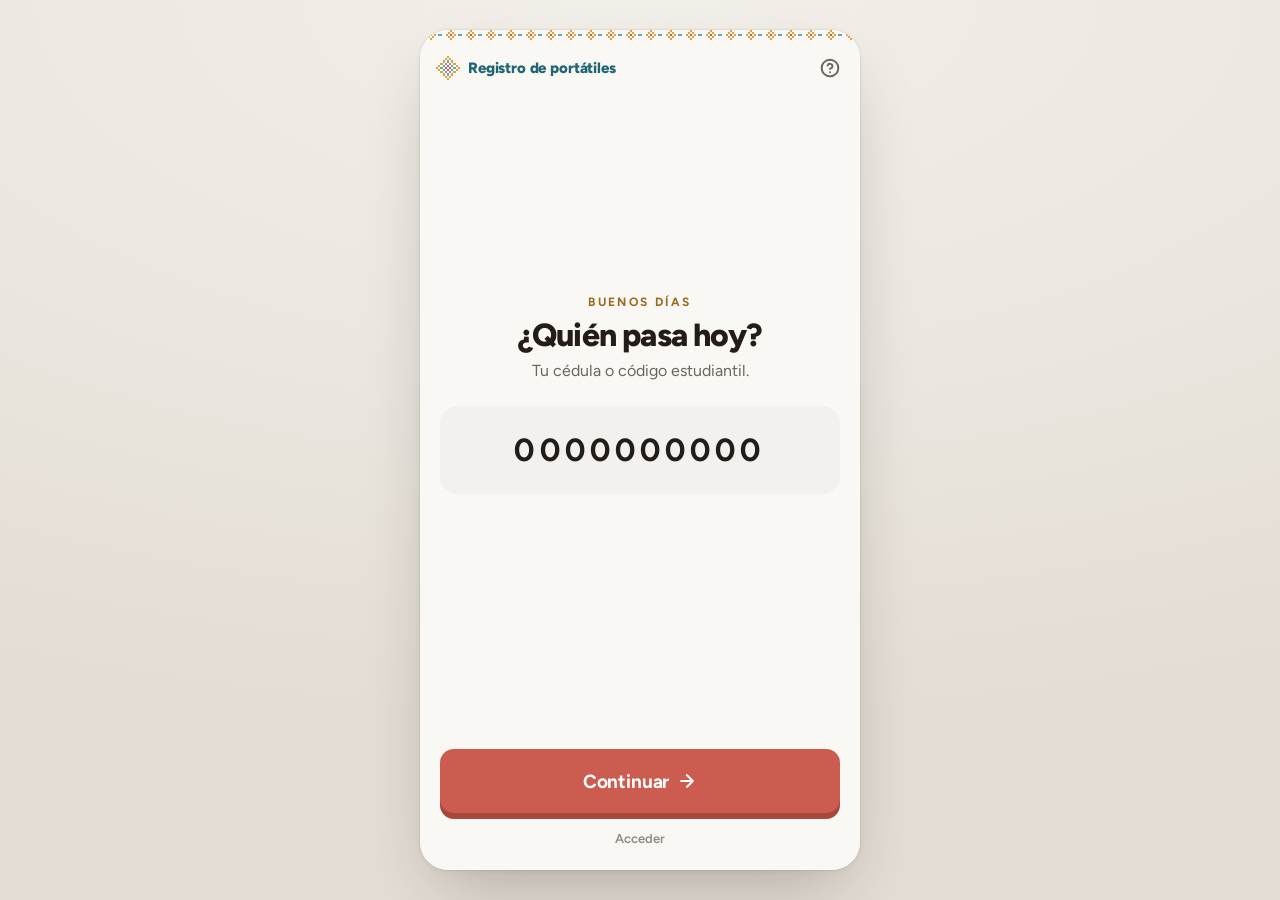
==== commit c9fe8a4c: "Cambios y añadidos al frontend. Modo oscuro, mejora visual, etc" ====
--- a/src/main/webapp/index.html
+++ b/src/main/webapp/index.html
@@ -3,7 +3,9 @@
 <head>
 <meta charset="UTF-8">
 <meta name="viewport" content="width=device-width, initial-scale=1, viewport-fit=cover">
-<meta name="theme-color" content="#FAF8F5">
+<meta name="color-scheme" content="light dark">
+<meta name="theme-color" content="#FAF8F5" media="(prefers-color-scheme: light)">
+<meta name="theme-color" content="#16120F" media="(prefers-color-scheme: dark)">
 <meta name="description" content="Registro de portátiles en portería · Universidad de La Guajira">
 
 <link rel="manifest" href="manifest.webmanifest">
@@ -13,6 +15,8 @@
 <meta name="apple-mobile-web-app-status-bar-style" content="default">
 
 <title>Portería · Universidad de La Guajira</title>
+<link rel="icon" type="image/png" href="iconos/icono-192.png">
+<link rel="preload" href="fuentes/figtree-latin.woff2" as="font" type="font/woff2" crossorigin>
 <link rel="stylesheet" href="styles.css">
 </head>
 <body>
@@ -35,13 +39,18 @@
     <div class="wayuu-band"></div>
     <header class="screen-header">
       <div class="screen-header-brand">
-        <svg width="24" height="24" viewBox="0 0 11 11" shape-rendering="crispEdges" aria-hidden="true" style="flex-shrink: 0;"><rect x="5" y="0" width="1" height="1" fill="#E1A140"/><rect x="4" y="1" width="1" height="1" fill="#E1A140"/><rect x="6" y="1" width="1" height="1" fill="#E1A140"/><rect x="3" y="2" width="1" height="1" fill="#E1A140"/><rect x="5" y="2" width="1" height="1" fill="#60A8B8"/><rect x="7" y="2" width="1" height="1" fill="#E1A140"/><rect x="2" y="3" width="1" height="1" fill="#E1A140"/><rect x="4" y="3" width="1" height="1" fill="#60A8B8"/><rect x="6" y="3" width="1" height="1" fill="#60A8B8"/><rect x="8" y="3" width="1" height="1" fill="#E1A140"/><rect x="1" y="4" width="1" height="1" fill="#E1A140"/><rect x="3" y="4" width="1" height="1" fill="#60A8B8"/><rect x="5" y="4" width="1" height="1" fill="#CC5C50"/><rect x="7" y="4" width="1" height="1" fill="#60A8B8"/><rect x="9" y="4" width="1" height="1" fill="#E1A140"/><rect x="0" y="5" width="1" height="1" fill="#E1A140"/><rect x="2" y="5" width="1" height="1" fill="#60A8B8"/><rect x="4" y="5" width="1" height="1" fill="#CC5C50"/><rect x="6" y="5" width="1" height="1" fill="#CC5C50"/><rect x="8" y="5" width="1" height="1" fill="#60A8B8"/><rect x="10" y="5" width="1" height="1" fill="#E1A140"/><rect x="1" y="6" width="1" height="1" fill="#E1A140"/><rect x="3" y="6" width="1" height="1" fill="#60A8B8"/><rect x="5" y="6" width="1" height="1" fill="#CC5C50"/><rect x="7" y="6" width="1" height="1" fill="#60A8B8"/><rect x="9" y="6" width="1" height="1" fill="#E1A140"/><rect x="2" y="7" width="1" height="1" fill="#E1A140"/><rect x="4" y="7" width="1" height="1" fill="#60A8B8"/><rect x="6" y="7" width="1" height="1" fill="#60A8B8"/><rect x="8" y="7" width="1" height="1" fill="#E1A140"/><rect x="3" y="8" width="1" height="1" fill="#E1A140"/><rect x="5" y="8" width="1" height="1" fill="#60A8B8"/><rect x="7" y="8" width="1" height="1" fill="#E1A140"/><rect x="4" y="9" width="1" height="1" fill="#E1A140"/><rect x="6" y="9" width="1" height="1" fill="#E1A140"/><rect x="5" y="10" width="1" height="1" fill="#E1A140"/></svg>
+        <svg width="24" height="24" viewBox="0 0 11 11" shape-rendering="crispEdges" aria-hidden="true" class="icon-fixed"><rect x="5" y="0" width="1" height="1" fill="#E1A140"/><rect x="4" y="1" width="1" height="1" fill="#E1A140"/><rect x="6" y="1" width="1" height="1" fill="#E1A140"/><rect x="3" y="2" width="1" height="1" fill="#E1A140"/><rect x="5" y="2" width="1" height="1" fill="#60A8B8"/><rect x="7" y="2" width="1" height="1" fill="#E1A140"/><rect x="2" y="3" width="1" height="1" fill="#E1A140"/><rect x="4" y="3" width="1" height="1" fill="#60A8B8"/><rect x="6" y="3" width="1" height="1" fill="#60A8B8"/><rect x="8" y="3" width="1" height="1" fill="#E1A140"/><rect x="1" y="4" width="1" height="1" fill="#E1A140"/><rect x="3" y="4" width="1" height="1" fill="#60A8B8"/><rect x="5" y="4" width="1" height="1" fill="#CC5C50"/><rect x="7" y="4" width="1" height="1" fill="#60A8B8"/><rect x="9" y="4" width="1" height="1" fill="#E1A140"/><rect x="0" y="5" width="1" height="1" fill="#E1A140"/><rect x="2" y="5" width="1" height="1" fill="#60A8B8"/><rect x="4" y="5" width="1" height="1" fill="#CC5C50"/><rect x="6" y="5" width="1" height="1" fill="#CC5C50"/><rect x="8" y="5" width="1" height="1" fill="#60A8B8"/><rect x="10" y="5" width="1" height="1" fill="#E1A140"/><rect x="1" y="6" width="1" height="1" fill="#E1A140"/><rect x="3" y="6" width="1" height="1" fill="#60A8B8"/><rect x="5" y="6" width="1" height="1" fill="#CC5C50"/><rect x="7" y="6" width="1" height="1" fill="#60A8B8"/><rect x="9" y="6" width="1" height="1" fill="#E1A140"/><rect x="2" y="7" width="1" height="1" fill="#E1A140"/><rect x="4" y="7" width="1" height="1" fill="#60A8B8"/><rect x="6" y="7" width="1" height="1" fill="#60A8B8"/><rect x="8" y="7" width="1" height="1" fill="#E1A140"/><rect x="3" y="8" width="1" height="1" fill="#E1A140"/><rect x="5" y="8" width="1" height="1" fill="#60A8B8"/><rect x="7" y="8" width="1" height="1" fill="#E1A140"/><rect x="4" y="9" width="1" height="1" fill="#E1A140"/><rect x="6" y="9" width="1" height="1" fill="#E1A140"/><rect x="5" y="10" width="1" height="1" fill="#E1A140"/></svg>
         <span class="screen-header-title">Registro de portátiles</span>
       </div>
+      <div class="screen-header-actions">
+        <button type="button" class="btn-guia-header" data-abrir-guia aria-label="Abrir guía de uso" title="Guía de uso">
+          <svg width="20" height="20" viewBox="0 0 24 24" fill="none" stroke="currentColor" stroke-width="2.3" stroke-linecap="round" stroke-linejoin="round" aria-hidden="true"><circle cx="12" cy="12" r="10"/><path d="M9.09 9a3 3 0 0 1 5.83 1c0 2-3 3-3 3"/><path d="M12 17h.01"/></svg>
+        </button>
+      </div>
     </header>
 
     <main class="screen-main centered animate-rise">
-      <div style="text-align: center;">
+      <div class="text-center">
         <p id="saludo-dia" class="eyebrow">Buenos días</p>
         <h1 class="title-big">¿Quién pasa hoy?</h1>
         <p class="sub-desc">Tu cédula o código estudiantil.</p>
@@ -58,11 +67,11 @@
                placeholder="0000000000">
       </div>
 
-      <div style="margin-top: 12px; min-height: 24px;">
+      <div class="ident-feedback">
         <div id="error-identificacion" class="error-note" style="display: none;"></div>
-        <div id="aviso-recordado" style="display: none; align-items: center; justify-content: center; gap: 8px; font-size: 14px; color: var(--sub);">
+        <div id="aviso-recordado" class="aviso-recordado" style="display: none;">
           <span>Te recordamos de la última vez.</span>
-          <button id="boton-olvidar" type="button" class="btn-text-sub" style="color: var(--tinta); font-weight: 700; padding: 2px 8px;">
+          <button id="boton-olvidar" type="button" class="btn-text-sub btn-olvidar">
             ✕ No soy yo
           </button>
         </div>
@@ -85,16 +94,21 @@
       <button id="boton-atras-pin" class="btn-back" type="button" data-volver="pantalla-identificacion">
         <svg viewBox="0 0 24 24" width="20" height="20" fill="none" stroke="currentColor" stroke-width="2.5" stroke-linecap="round" stroke-linejoin="round"><path d="m15 18-6-6 6-6"/></svg> Atrás
       </button>
-    </header>
-
-    <main class="screen-main centered animate-rise" style="text-align: center;">
-      <div style="margin-bottom: 12px; width: 56px; height: 56px; border-radius: 16px; background: var(--teal-soft); color: var(--teal); display: inline-grid; place-items: center;">
+      <div class="screen-header-actions">
+        <button type="button" class="btn-guia-header" data-abrir-guia aria-label="Abrir guía de uso" title="Guía de uso">
+          <svg width="20" height="20" viewBox="0 0 24 24" fill="none" stroke="currentColor" stroke-width="2.3" stroke-linecap="round" stroke-linejoin="round" aria-hidden="true"><circle cx="12" cy="12" r="10"/><path d="M9.09 9a3 3 0 0 1 5.83 1c0 2-3 3-3 3"/><path d="M12 17h.01"/></svg>
+        </button>
+      </div>
+    </header>
+
+    <main class="screen-main centered animate-rise text-center">
+      <div class="icon-tile icon-tile-teal">
         <svg viewBox="0 0 24 24" width="28" height="28" fill="none" stroke="currentColor" stroke-width="2" stroke-linecap="round" stroke-linejoin="round"><rect x="3" y="11" width="18" height="11" rx="2" ry="2"/><path d="M7 11V7a5 5 0 0 1 10 0v4"/></svg>
       </div>
 
       <p id="subtitulo-pin" class="eyebrow">Seguridad de portería</p>
       <h1 id="titulo-pin" class="title-big">Ingresa tu PIN</h1>
-      <p id="desc-pin" class="sub-desc" style="max-width: 32ch; margin: 4px auto 20px;">
+      <p id="desc-pin" class="sub-desc sub-desc-pin">
         Digita tus 4 números de seguridad.
       </p>
 
@@ -106,10 +120,30 @@
         <span class="pin-dot" data-index="3"></span>
       </div>
 
-      <div id="error-pin" class="error-note" style="display: none; margin: 12px auto; max-width: 320px;"></div>
+      <div id="error-pin" class="error-note error-note-pin" style="display: none;"></div>
+
+      <!-- Intentos restantes antes del bloqueo (se muestra tras un PIN incorrecto) -->
+      <div id="pin-intentos" class="pin-intentos" hidden>
+        <span id="pin-intentos-barras" class="pin-intentos-barras" aria-hidden="true"></span>
+        <span id="pin-intentos-texto"></span>
+      </div>
+
+      <!-- PIN bloqueado temporalmente: reemplaza al teclado -->
+      <div id="pin-bloqueo" class="pin-bloqueo" role="alert" hidden>
+        <span class="pin-bloqueo-icono" aria-hidden="true">
+          <svg viewBox="0 0 24 24" width="26" height="26" fill="none" stroke="currentColor" stroke-width="2.2" stroke-linecap="round" stroke-linejoin="round"><rect x="3" y="11" width="18" height="11" rx="2"/><path d="M7 11V7a5 5 0 0 1 10 0v4"/><path d="M12 15v3"/></svg>
+        </span>
+        <p class="pin-bloqueo-titulo">PIN bloqueado por seguridad</p>
+        <p class="pin-bloqueo-texto">Hubo demasiados intentos fallidos. Espera o pasa con el portero para registrar tu equipo.</p>
+        <p class="pin-bloqueo-reloj">
+          <span>Podrás intentarlo en</span>
+          <strong id="pin-bloqueo-tiempo">15:00</strong>
+        </p>
+        <button id="boton-bloqueo-inicio" type="button" class="btn-secondary">Volver al inicio</button>
+      </div>
 
       <!-- Teclado numérico táctil rápido (1 al 9, limpiar, 0, borrar) -->
-      <div class="pin-keypad">
+      <div id="pin-keypad" class="pin-keypad">
         <button type="button" class="btn-key" data-digit="1">1</button>
         <button type="button" class="btn-key" data-digit="2">2</button>
         <button type="button" class="btn-key" data-digit="3">3</button>
@@ -135,16 +169,21 @@
       <button class="btn-back" data-volver="pantalla-identificacion" type="button">
         <svg viewBox="0 0 24 24" width="20" height="20" fill="none" stroke="currentColor" stroke-width="2.5" stroke-linecap="round" stroke-linejoin="round"><path d="m15 18-6-6 6-6"/></svg> Atrás
       </button>
-      <span id="doc-nuevo-tag" style="font-size: 14px; font-variant-numeric: tabular-nums; color: var(--sub);"></span>
+      <div class="screen-header-actions">
+        <span id="doc-nuevo-tag" class="doc-tag"></span>
+        <button type="button" class="btn-guia-header" data-abrir-guia aria-label="Abrir guía de uso" title="Guía de uso">
+          <svg width="20" height="20" viewBox="0 0 24 24" fill="none" stroke="currentColor" stroke-width="2.3" stroke-linecap="round" stroke-linejoin="round" aria-hidden="true"><circle cx="12" cy="12" r="10"/><path d="M9.09 9a3 3 0 0 1 5.83 1c0 2-3 3-3 3"/><path d="M12 17h.01"/></svg>
+        </button>
+      </div>
     </header>
 
     <main class="screen-main centered animate-rise">
-      <div style="text-align: center;">
+      <div class="text-center">
         <p class="eyebrow">Primera vez por aquí</p>
         <h1 class="title-big">¿Cómo te llamas?</h1>
       </div>
 
-      <div style="margin-top: 20px; display: grid; grid-template-columns: 1fr 1fr; gap: 12px;">
+      <div class="field-grid-2">
         <label>
           <span class="field-label">Nombre</span>
           <input id="campo-nombres" class="field-input" type="text" maxlength="80" autocomplete="given-name">
@@ -156,27 +195,29 @@
       </div>
 
       <!-- PIN de 4 dígitos para nuevo estudiante -->
-      <div style="margin-top: 16px;">
-        <label>
-          <span class="field-label">
-            Crea tu PIN de seguridad (4 números)
-          </span>
-          <input id="campo-pin-nuevo" class="field-input" type="password" inputmode="numeric" pattern="[0-9]*" maxlength="4" placeholder="••••" style="letter-spacing: 0.3em; font-size: 20px; text-align: center;">
-        </label>
-        <p style="font-size: 13px; color: var(--sub); margin-top: 4px;">
+      <div class="field-group">
+        <label for="campo-pin-nuevo" class="field-label">Crea tu PIN de seguridad (4 números)</label>
+        <span class="campo-con-accion">
+          <input id="campo-pin-nuevo" class="field-input field-input-pin" type="password" inputmode="numeric" pattern="[0-9]*" maxlength="4" placeholder="••••" autocomplete="new-password">
+          <button id="boton-ver-pin" type="button" class="boton-ver-pin" aria-label="Mostrar PIN" aria-pressed="false" aria-controls="campo-pin-nuevo">
+            <svg class="icono-ojo" viewBox="0 0 24 24" width="22" height="22" fill="none" stroke="currentColor" stroke-width="2" stroke-linecap="round" stroke-linejoin="round" aria-hidden="true"><path d="M2.06 12.35a1 1 0 0 1 0-.7 10.75 10.75 0 0 1 19.88 0 1 1 0 0 1 0 .7 10.75 10.75 0 0 1-19.88 0"/><circle cx="12" cy="12" r="3"/></svg>
+            <svg class="icono-ojo-tachado" viewBox="0 0 24 24" width="22" height="22" fill="none" stroke="currentColor" stroke-width="2" stroke-linecap="round" stroke-linejoin="round" aria-hidden="true" hidden><path d="M10.73 5.08A10.43 10.43 0 0 1 12 5c4.97 0 9 4.03 9.94 7a10.6 10.6 0 0 1-1.67 2.88"/><path d="M14.08 14.16a3 3 0 0 1-4.24-4.24"/><path d="M17.48 17.5A10.4 10.4 0 0 1 12 19c-4.97 0-9-4.03-9.94-7a10.6 10.6 0 0 1 4.46-5.5"/><path d="m2 2 20 20"/></svg>
+          </button>
+        </span>
+        <p class="field-hint">
           Protección ante entradas/salidas. Se solicita siempre que ingreses nuevamente.
         </p>
       </div>
 
-      <div style="margin-top: 16px;">
+      <div class="field-group">
         <div class="consent-box-wrap">
           <label id="consent-card-nuevo" class="consent-card">
-            <input type="checkbox" id="campo-acepto-datos" style="position: absolute; opacity: 0; pointer-events: none;">
+            <input type="checkbox" id="campo-acepto-datos" class="sr-only-input">
             <span class="consent-check-square" id="consent-square-nuevo">
               <svg id="consent-check-icon-nuevo" viewBox="0 0 24 24" width="16" height="16" fill="none" stroke="currentColor" stroke-width="3.5" stroke-linecap="round" stroke-linejoin="round" style="display: none;"><path d="M20 6 9 17l-5-5"/></svg>
             </span>
-            <span style="font-size: 15px; line-height: 1.35; color: var(--tinta);">
-              Autorizo a Registro de Dispositivos Portatiles a tratar mis datos personales <span style="color: var(--sub);">(Ley 1581 de 2012)</span>.
+            <span class="consent-text">
+              Autorizo a Registro de Dispositivos Portatiles a tratar mis datos personales <span class="text-sub">(Ley 1581 de 2012)</span>.
             </span>
           </label>
           <details class="consent-details">
@@ -191,7 +232,7 @@
         </div>
       </div>
 
-      <div id="error-datos-nuevo" class="error-note" style="display: none; margin-top: 8px;"></div>
+      <div id="error-datos-nuevo" class="error-note error-note-spaced" style="display: none;"></div>
     </main>
 
     <footer class="screen-actions">
@@ -209,33 +250,38 @@
       <button class="btn-back" data-volver="pantalla-identificacion" type="button">
         <svg viewBox="0 0 24 24" width="20" height="20" fill="none" stroke="currentColor" stroke-width="2.5" stroke-linecap="round" stroke-linejoin="round"><path d="m15 18-6-6 6-6"/></svg> Atrás
       </button>
+      <div class="screen-header-actions">
+        <button type="button" class="btn-guia-header" data-abrir-guia aria-label="Abrir guía de uso" title="Guía de uso">
+          <svg width="20" height="20" viewBox="0 0 24 24" fill="none" stroke="currentColor" stroke-width="2.3" stroke-linecap="round" stroke-linejoin="round" aria-hidden="true"><circle cx="12" cy="12" r="10"/><path d="M9.09 9a3 3 0 0 1 5.83 1c0 2-3 3-3 3"/><path d="M12 17h.01"/></svg>
+        </button>
+      </div>
     </header>
 
     <main class="screen-main centered animate-rise">
-      <div style="display: flex; flex-direction: column; align-items: center; text-align: center;">
-        <div style="margin-bottom: 20px; width: 64px; height: 64px; border-radius: 18px; background: var(--oro-soft); color: var(--oro-dark); display: grid; place-items: center;">
+      <div class="stack-center">
+        <div class="icon-tile icon-tile-oro icon-tile-lg">
           <svg viewBox="0 0 24 24" width="32" height="32" fill="none" stroke="currentColor" stroke-width="2" stroke-linecap="round" stroke-linejoin="round"><path d="M20 13c0 5-3.5 7.5-7.66 8.95a1 1 0 0 1-.67-.01C7.5 20.5 4 18 4 13V6a1 1 0 0 1 1-1c2 0 4.5-1.2 6.24-2.72a1.17 1.17 0 0 1 1.52 0C14.51 3.81 17 5 19 5a1 1 0 0 1 1 1z"/><path d="m9 12 2 2 4-4"/></svg>
         </div>
         <p class="eyebrow">Una sola vez</p>
         <h1 id="titulo-consentimiento" class="title-big">Antes de seguir…</h1>
-        <p class="sub-desc" style="max-width: 32ch;">
+        <p class="sub-desc sub-desc-narrow">
           Necesitamos tu autorización para seguir registrando tu equipo.
         </p>
       </div>
 
-      <div style="margin-top: 20px;">
+      <div class="field-group-lg">
         <label id="consent-card-existente" class="consent-card">
-          <input type="checkbox" id="campo-acepto-datos-existente" style="position: absolute; opacity: 0; pointer-events: none;">
+          <input type="checkbox" id="campo-acepto-datos-existente" class="sr-only-input">
           <span class="consent-check-square" id="consent-square-existente">
             <svg id="consent-check-icon-existente" viewBox="0 0 24 24" width="16" height="16" fill="none" stroke="currentColor" stroke-width="3.5" stroke-linecap="round" stroke-linejoin="round" style="display: none;"><path d="M20 6 9 17l-5-5"/></svg>
           </span>
-          <span style="font-size: 15px; line-height: 1.35; color: var(--tinta);">
-            Autorizo a Registro de Dispositivos Portatiles a tratar mis datos personales <span style="color: var(--sub);">(Ley 1581 de 2012)</span>.
+          <span class="consent-text">
+            Autorizo a Registro de Dispositivos Portatiles a tratar mis datos personales <span class="text-sub">(Ley 1581 de 2012)</span>.
           </span>
         </label>
       </div>
 
-      <div id="error-consentimiento" class="error-note" style="display: none; margin-top: 8px;"></div>
+      <div id="error-consentimiento" class="error-note error-note-spaced" style="display: none;"></div>
     </main>
 
     <footer class="screen-actions">
@@ -252,45 +298,50 @@
       <button id="boton-atras-equipo" class="btn-back" type="button">
         <svg viewBox="0 0 24 24" width="20" height="20" fill="none" stroke="currentColor" stroke-width="2.5" stroke-linecap="round" stroke-linejoin="round"><path d="m15 18-6-6 6-6"/></svg> Atrás
       </button>
+      <div class="screen-header-actions">
+        <button type="button" class="btn-guia-header" data-abrir-guia aria-label="Abrir guía de uso" title="Guía de uso">
+          <svg width="20" height="20" viewBox="0 0 24 24" fill="none" stroke="currentColor" stroke-width="2.3" stroke-linecap="round" stroke-linejoin="round" aria-hidden="true"><circle cx="12" cy="12" r="10"/><path d="M9.09 9a3 3 0 0 1 5.83 1c0 2-3 3-3 3"/><path d="M12 17h.01"/></svg>
+        </button>
+      </div>
     </header>
 
     <main class="screen-main animate-rise">
-      <h1 class="title-big">¿Qué equipo traes?</h1>
+      <h1 id="titulo-equipo" class="title-big">¿Qué equipo traes?</h1>
 
       <!-- Marcas grid -->
-      <div style="margin-top: 16px;">
+      <div class="field-group">
         <p class="field-label">Marca</p>
         <div id="grid-marcas" class="brand-grid"></div>
-        <input id="campo-otra-marca" class="field-input" type="text" placeholder="Escribe la marca" style="display: none; margin-top: 8px;">
+        <input id="campo-otra-marca" class="field-input field-input-extra" type="text" placeholder="Escribe la marca" style="display: none;">
       </div>
 
       <!-- Colores circle grid -->
-      <div style="margin-top: 16px;">
+      <div class="field-group">
         <p class="field-label">
-          Color <span id="color-seleccionado-nombre" style="font-weight: 700; text-transform: none; color: var(--tinta);"></span>
+          Color <span id="color-seleccionado-nombre" class="field-label-value"></span>
         </p>
         <div id="grid-colores" class="color-grid"></div>
-        <input id="campo-otro-color" class="field-input" type="text" placeholder="Escribe el color (ej. morado)" style="display: none; margin-top: 8px;">
+        <input id="campo-otro-color" class="field-input field-input-extra" type="text" placeholder="Escribe el color (ej. morado)" style="display: none;">
       </div>
 
       <!-- Apodo / alias -->
-      <div style="margin-top: 16px;">
+      <div class="field-group">
         <label>
           <span class="field-label">
-            Apodo <span style="font-weight: normal; text-transform: none;">opcional</span>
+            Apodo <span class="field-label-optional">opcional</span>
           </span>
           <input id="campo-alias" class="field-input" type="text" maxlength="24" placeholder="“El de la U”, “El de la casa”">
         </label>
       </div>
 
-      <div id="error-equipo-nuevo" class="error-note" style="display: none; margin-top: 8px;"></div>
+      <div id="error-equipo-nuevo" class="error-note error-note-spaced" style="display: none;"></div>
     </main>
 
     <footer class="screen-actions">
       <!-- Preview card -->
       <div class="new-laptop-preview" aria-live="polite">
         <div id="preview-laptop-glyph"></div>
-        <div style="min-width: 0; line-height: 1.2;">
+        <div class="preview-text">
           <p id="preview-laptop-title" class="preview-title">MARCA - COLOR</p>
           <p id="preview-laptop-nick" class="preview-sub">Así se verá la próxima vez.</p>
         </div>
@@ -309,9 +360,14 @@
       <button class="btn-back" data-volver="pantalla-identificacion" type="button">
         <svg viewBox="0 0 24 24" width="20" height="20" fill="none" stroke="currentColor" stroke-width="2.5" stroke-linecap="round" stroke-linejoin="round"><path d="m15 18-6-6 6-6"/></svg> Atrás
       </button>
-      <button id="boton-cambiar-estudiante" class="btn-text-sub" data-volver="pantalla-identificacion" type="button">
+      <div class="screen-header-actions">
+        <button id="boton-cambiar-estudiante" class="btn-text-sub" data-volver="pantalla-identificacion" type="button">
         No soy yo
       </button>
+        <button type="button" class="btn-guia-header" data-abrir-guia aria-label="Abrir guía de uso" title="Guía de uso">
+          <svg width="20" height="20" viewBox="0 0 24 24" fill="none" stroke="currentColor" stroke-width="2.3" stroke-linecap="round" stroke-linejoin="round" aria-hidden="true"><circle cx="12" cy="12" r="10"/><path d="M9.09 9a3 3 0 0 1 5.83 1c0 2-3 3-3 3"/><path d="M12 17h.01"/></svg>
+        </button>
+      </div>
     </header>
 
     <main class="screen-main animate-rise">
@@ -320,12 +376,16 @@
         <p class="sub-desc">¿Cuál traes hoy? Un toque y listo.</p>
       </div>
 
-      <div id="aviso-offline-equipos" style="display: none; margin-top: 12px; align-items: center; gap: 8px; border-radius: 12px; background: var(--coral-soft); padding: 8px 12px; font-size: 13px; font-weight: 500; color: var(--coral-dark);">
-        <svg viewBox="0 0 24 24" width="16" height="16" fill="none" stroke="currentColor" stroke-width="2" style="flex-shrink: 0;"><rect width="14" height="20" x="5" y="2" rx="2" ry="2"/><path d="M12 18h.01"/></svg>
+      <div id="aviso-offline-equipos" class="aviso-offline" style="display: none;">
+        <svg viewBox="0 0 24 24" width="16" height="16" fill="none" stroke="currentColor" stroke-width="2" class="icon-fixed" aria-hidden="true"><rect width="14" height="20" x="5" y="2" rx="2" ry="2"/><path d="M12 18h.01"/></svg>
         Tus equipos están guardados en este celular. Puedes registrar igual.
       </div>
 
       <ul id="lista-equipos" class="laptops-list"></ul>
+      <p id="pista-equipos" class="pista-equipos">
+        <svg viewBox="0 0 24 24" width="15" height="15" fill="none" stroke="currentColor" stroke-width="2.2" stroke-linecap="round" stroke-linejoin="round" aria-hidden="true"><circle cx="12" cy="12" r="1"/><circle cx="19" cy="12" r="1"/><circle cx="5" cy="12" r="1"/></svg>
+        Mantén pulsado un equipo o toca los tres puntos para editarlo o eliminarlo.
+      </p>
     </main>
 
     <footer class="screen-actions">
@@ -343,7 +403,7 @@
         <span class="confirm-ring-anim"></span>
         <svg viewBox="0 0 52 52" class="confirm-svg-check">
           <circle cx="26" cy="26" r="24" fill="rgba(255,255,255,.18)" />
-          <path id="check-path-anim" d="M15 27 L23 35 L38 18" fill="none" stroke="#fff" stroke-width="5.5" stroke-linecap="round" stroke-linejoin="round" pathLength="1" stroke-dasharray="1" style="animation: draw 520ms 220ms cubic-bezier(0.65, 0, 0.35, 1) both;" />
+          <path id="check-path-anim" d="M15 27 L23 35 L38 18" fill="none" stroke="#fff" stroke-width="5.5" stroke-linecap="round" stroke-linejoin="round" pathLength="1" stroke-dasharray="1" class="check-path" />
         </svg>
       </div>
 
@@ -354,7 +414,7 @@
 
       <div class="confirm-lines">
         <span id="confirm-line-brand" class="fit-line">HP</span>
-        <span id="confirm-line-color" class="fit-line" style="animation-delay: 100ms;">GRIS</span>
+        <span id="confirm-line-color" class="fit-line fit-line-delay">GRIS</span>
       </div>
     </div>
 
@@ -363,7 +423,7 @@
         <svg viewBox="0 0 24 24" width="20" height="20" fill="none" stroke="currentColor" stroke-width="2"><path d="m2 2 20 20M5.782 5.782A7 7 0 0 0 9 19h8.5a4.5 4.5 0 0 0 1.956-.445M22.61 16.95A5 5 0 0 0 18 10h-1.26a8 8 0 0 0-11.62-4.36"/></svg>
         Guardado sin conexión · se enviará solo
       </p>
-      <p id="confirm-note-reconfirmed" style="display: none; align-items: center; justify-content: center; gap: 8px; font-size: 14px; color: rgba(255,255,255,0.85);">
+      <p id="confirm-note-reconfirmed" class="confirm-reconfirmed-note" style="display: none;">
         <svg viewBox="0 0 24 24" width="16" height="16" fill="none" stroke="currentColor" stroke-width="2"><path d="M3 12a9 9 0 1 0 9-9 9.75 9.75 0 0 0-6.74 2.74L3 8"/><path d="M3 3v5h5"/></svg>
         Ya estaba registrado hace poco
       </p>
@@ -371,32 +431,75 @@
         <span id="confirm-meta-name"></span> · <span id="confirm-meta-time"></span>
       </p>
       <button id="boton-listo" class="btn-confirm-done" type="button">
-        Listo
-      </button>
+        <span>Listo</span>
+        <span id="confirm-autocierre" class="confirm-autocierre" aria-hidden="true">
+          <span id="confirm-autocierre-barra" class="confirm-autocierre-barra"></span>
+        </span>
+      </button>
+      <p id="confirm-autocierre-texto" class="confirm-autocierre-texto">Se cierra sola en unos segundos.</p>
     </div>
   </section>
+
+  <!-- Hoja de acciones de un equipo (mantener pulsado o botón de tres puntos) -->
+  <div id="hoja-equipo" class="hoja-overlay" hidden>
+    <div class="hoja" role="dialog" aria-modal="true" aria-labelledby="hoja-equipo-titulo">
+      <span class="hoja-asa" aria-hidden="true"></span>
+
+      <div class="hoja-equipo-cabecera">
+        <span id="hoja-equipo-glifo" class="hoja-equipo-glifo" aria-hidden="true"></span>
+        <div class="hoja-equipo-textos">
+          <p class="hoja-equipo-eyebrow">Tu equipo</p>
+          <h2 id="hoja-equipo-titulo" class="hoja-equipo-titulo">Equipo</h2>
+          <p id="hoja-equipo-alias" class="hoja-equipo-alias"></p>
+        </div>
+      </div>
+
+      <div id="hoja-equipo-acciones" class="hoja-acciones">
+        <button id="boton-editar-equipo" type="button" class="hoja-accion">
+          <span class="hoja-accion-icono" aria-hidden="true">
+            <svg viewBox="0 0 24 24" width="20" height="20" fill="none" stroke="currentColor" stroke-width="2.2" stroke-linecap="round" stroke-linejoin="round"><path d="M21.17 6.81a1 1 0 0 0-3.99-3.99L3.84 16.17a2 2 0 0 0-.5.83l-1.32 4.35a.5.5 0 0 0 .62.62l4.35-1.32a2 2 0 0 0 .83-.5z"/><path d="m15 5 4 4"/></svg>
+          </span>
+          <span class="hoja-accion-textos">
+            <strong>Editar equipo</strong>
+            <span>Marca, color o apodo</span>
+          </span>
+        </button>
+        <button id="boton-eliminar-equipo" type="button" class="hoja-accion hoja-accion-peligro">
+          <span class="hoja-accion-icono" aria-hidden="true">
+            <svg viewBox="0 0 24 24" width="20" height="20" fill="none" stroke="currentColor" stroke-width="2.2" stroke-linecap="round" stroke-linejoin="round"><path d="M3 6h18"/><path d="M19 6v14a2 2 0 0 1-2 2H7a2 2 0 0 1-2-2V6"/><path d="M8 6V4a2 2 0 0 1 2-2h4a2 2 0 0 1 2 2v2"/><path d="M10 11v6M14 11v6"/></svg>
+          </span>
+          <span class="hoja-accion-textos">
+            <strong>Eliminar equipo</strong>
+            <span>Deja de aparecer en tu lista</span>
+          </span>
+        </button>
+      </div>
+
+      <div id="hoja-equipo-confirmar" class="hoja-confirmar" hidden>
+        <p class="hoja-confirmar-titulo">¿Eliminar este equipo?</p>
+        <p class="hoja-confirmar-texto">Dejará de aparecer en tu lista. Su historial de entradas y salidas se conserva.</p>
+        <button id="boton-confirmar-eliminar" type="button" class="btn-peligro">Sí, eliminar</button>
+      </div>
+
+      <p id="hoja-equipo-aviso" class="hoja-aviso" hidden></p>
+      <div id="error-hoja-equipo" class="error-note" style="display: none;"></div>
+
+      <button id="boton-cerrar-hoja" type="button" class="btn-secondary">Cancelar</button>
+    </div>
+  </div>
+
+  <div id="aviso-flotante" class="aviso-flotante" role="status" aria-live="polite" hidden></div>
 </div>
 
 <!-- =====================================================================
-     BOTÓN FLOTANTE Y MODAL DE GUÍA DE USO
+     MODAL DE GUÍA DE USO (se abre desde el botón "?" de cada encabezado)
      ===================================================================== -->
-<div id="guia-flotante-wrap" class="guia-flotante-wrap">
-  <button id="btn-abrir-guia" type="button" class="btn-guia-circulo" aria-label="Abrir guía de uso">
-    <svg width="22" height="22" viewBox="0 0 24 24" fill="none" stroke="currentColor" stroke-width="2.3" stroke-linecap="round" stroke-linejoin="round">
-      <circle cx="12" cy="12" r="10"></circle>
-      <path d="M9.09 9a3 3 0 0 1 5.83 1c0 2-3 3-3 3"></path>
-      <line x1="12" y1="17" x2="12.01" y2="17"></line>
-    </svg>
-    <span id="guia-tag-texto" class="guia-tag-texto anim-tag-mostrar">Guía de uso</span>
-  </button>
-</div>
-
 <!-- Modal Dialog de Guía de Uso -->
 <div id="modal-guia" class="modal-guia-overlay" style="display: none;" role="dialog" aria-modal="true" aria-labelledby="guia-titulo">
   <!-- Tarjeta 1: Guía del Estudiante / Autogestión -->
   <div id="guia-card-estudiante" class="modal-guia-card">
     <header class="modal-guia-header">
-      <div style="display: flex; align-items: center; gap: 10px;">
+      <div class="modal-guia-heading">
         <span class="modal-guia-icon">
           <svg width="20" height="20" viewBox="0 0 24 24" fill="none" stroke="currentColor" stroke-width="2.4" stroke-linecap="round" stroke-linejoin="round">
             <circle cx="12" cy="12" r="10"></circle>
@@ -457,7 +560,7 @@
   <!-- Tarjeta 2: Explicación de Acceder (Administración / Vigilancia) -->
   <div id="guia-card-admin" class="modal-guia-card" style="display: none;">
     <header class="modal-guia-header">
-      <div style="display: flex; align-items: center; gap: 10px;">
+      <div class="modal-guia-heading">
         <span class="modal-guia-icon modal-guia-icon-admin">
           <svg width="20" height="20" viewBox="0 0 24 24" fill="none" stroke="currentColor" stroke-width="2.4" stroke-linecap="round" stroke-linejoin="round">
             <rect x="3" y="11" width="18" height="11" rx="2" ry="2"></rect>
--- a/src/main/webapp/styles.css
+++ b/src/main/webapp/styles.css
@@ -2,6 +2,25 @@
    AUTOGESTIÓN DE PORTÁTILES · Universidad de La Guajira
    Basado exactamente en /design-reference (Tokens, Tipografía y Animaciones)
    ===================================================================== */
+
+/* Figtree (SIL Open Font License, ver fuentes/OFL.txt), alojada junto a la app
+   para que también funcione sin conexión. */
+@font-face {
+  font-family: 'Figtree';
+  font-style: normal;
+  font-weight: 400 900;
+  font-display: swap;
+  src: url('fuentes/figtree-latin-ext.woff2') format('woff2');
+  unicode-range: U+0100-02BA, U+02BD-02C5, U+02C7-02CC, U+02CE-02D7, U+02DD-02FF, U+0304, U+0308, U+0329, U+1D00-1DBF, U+1E00-1E9F, U+1EF2-1EFF, U+2020, U+20A0-20AB, U+20AD-20C4, U+2113, U+2C60-2C7F, U+A720-A7FF;
+}
+@font-face {
+  font-family: 'Figtree';
+  font-style: normal;
+  font-weight: 400 900;
+  font-display: swap;
+  src: url('fuentes/figtree-latin.woff2') format('woff2');
+  unicode-range: U+0000-00FF, U+0131, U+0152-0153, U+02BB-02BC, U+02C6, U+02DA, U+02DC, U+0304, U+0308, U+0329, U+2000-206F, U+20AC, U+2122, U+2191, U+2193, U+2212, U+2215, U+FEFF, U+FFFD;
+}
 
 :root {
   /* Brand colors */
@@ -35,8 +54,67 @@
   --rojo-aviso: #B3261E;
   --alto-toque: 64px;
 
-  --font-sans: system-ui, -apple-system, 'Segoe UI', Roboto, 'Helvetica Neue', Arial, sans-serif;
+  --font-sans: 'Figtree', system-ui, -apple-system, 'Segoe UI', Roboto, 'Helvetica Neue', Arial, sans-serif;
   --radio: 14px;
+
+  /* Ritmo y profundidad compartidos */
+  --ease-out: cubic-bezier(0.2, 0.8, 0.2, 1);
+  --sombra-suave: 0 1px 2px rgba(36, 28, 22, 0.05), 0 4px 14px -6px rgba(36, 28, 22, 0.12);
+  --anillo-foco: 0 0 0 3px var(--papel), 0 0 0 5px var(--teal);
+
+  /* Superficies y tonos que cambian con el tema */
+  color-scheme: light;
+  --superficie: #FFFFFF;
+  --solido: #241C16;
+  --solido-hover: #000000;
+  --sobre-solido: #FFFFFF;
+  --encabezado: #241C16;
+  --aviso-soft: var(--aviso-soft);
+  --borde-fuerte: var(--borde-fuerte);
+  --coral-hover: var(--coral-hover);
+  --coral-texto: #A8473C;
+  --fondo-escritorio: #EBE6DF;
+  --fondo-escritorio-claro: #F3EFE9;
+  --fondo-escritorio-oscuro: #E3DDD4;
+}
+
+/* =====================================================================
+   MODO OSCURO (sigue la preferencia del dispositivo)
+   ===================================================================== */
+@media (prefers-color-scheme: dark) {
+  :root {
+    color-scheme: dark;
+    --papel: #16120F;
+    --cont: #241E19;
+    --borde: #3A322B;
+    --borde-fuerte: #4D443B;
+    --sub: #A89F93;
+    --tinta: #F3EEE7;
+    --superficie: #1D1814;
+
+    --coral: #D4675B;
+    --coral-dark: #9E443A;
+    --coral-hover: #DC766A;
+    --coral-texto: #F0A096;
+    --coral-soft: rgba(212, 103, 91, 0.18);
+    --teal: #4BA3B5;
+    --teal-dark: #8CCAD8;
+    --teal-soft: rgba(75, 163, 181, 0.18);
+    --oro-dark: #E9B76A;
+    --oro-soft: rgba(225, 161, 64, 0.16);
+    --aviso: #F28B82;
+    --aviso-soft: rgba(242, 139, 130, 0.16);
+
+    --solido: #F3EEE7;
+    --solido-hover: #FFFFFF;
+    --sobre-solido: #16120F;
+    --encabezado: #0F0C0A;
+
+    --sombra-suave: 0 1px 2px rgba(0, 0, 0, 0.3), 0 4px 14px -6px rgba(0, 0, 0, 0.5);
+    --fondo-escritorio: #0E0B09;
+    --fondo-escritorio-claro: #1A1511;
+    --fondo-escritorio-oscuro: #0A0807;
+  }
 }
 
 *, *::before, *::after {
@@ -49,10 +127,12 @@
   height: 100%;
   width: 100%;
   overflow: hidden;
-  background-color: #EBE6DF;
+  background-color: var(--fondo-escritorio);
   color: var(--tinta);
   font-family: var(--font-sans);
   -webkit-font-smoothing: antialiased;
+  -moz-osx-font-smoothing: grayscale;
+  text-rendering: optimizeLegibility;
   -webkit-tap-highlight-color: transparent;
 }
 
@@ -60,11 +140,27 @@
   font-family: inherit;
   border: none;
   background: none;
+  color: inherit;
   cursor: pointer;
+  touch-action: manipulation;
 }
 
 input, select {
   font-family: inherit;
+}
+
+/* El atributo hidden siempre oculta, aunque la clase defina display */
+[hidden] {
+  display: none !important;
+}
+
+/* Foco visible solo con teclado: no altera el aspecto táctil */
+:focus-visible {
+  outline: none;
+  box-shadow: var(--anillo-foco);
+}
+a:focus-visible {
+  border-radius: 8px;
 }
 
 /* Animations from index.css */
@@ -134,12 +230,16 @@
     display: flex;
     align-items: center;
     justify-content: center;
-    background-color: #EBE6DF;
+    background-color: var(--fondo-escritorio);
+    background-image: radial-gradient(120% 80% at 50% 0%, var(--fondo-escritorio-claro) 0%, var(--fondo-escritorio) 55%, var(--fondo-escritorio-oscuro) 100%);
   }
   #app-viewport {
     height: min(840px, 94vh);
     border-radius: 28px;
-    box-shadow: 0 25px 60px -15px rgba(36,28,22, 0.25), 0 0 0 1px rgba(36,28,22, 0.08);
+    box-shadow:
+      0 0 0 1px rgba(36, 28, 22, 0.06),
+      0 2px 6px rgba(36, 28, 22, 0.04),
+      0 30px 70px -20px rgba(36, 28, 22, 0.28);
   }
 }
 
@@ -254,7 +354,7 @@
   font-size: 15px;
   font-weight: 800;
   letter-spacing: -0.01em;
-  color: var(--teal);
+  color: var(--teal-dark);
 }
 .screen-header-sub {
   font-size: 15px;
@@ -272,10 +372,12 @@
   font-size: 15px;
   font-weight: 600;
   color: var(--sub);
-  transition: background-color 0.1s;
-}
-.btn-back:active {
+  transition: background-color 0.15s, color 0.15s;
+}
+.btn-back:active,
+.btn-back:hover {
   background-color: var(--cont);
+  color: var(--tinta);
 }
 .btn-text-sub {
   font-size: 14px;
@@ -283,9 +385,12 @@
   color: var(--sub);
   padding: 8px 12px;
   border-radius: 9999px;
-}
-.btn-text-sub:active {
+  transition: background-color 0.15s, color 0.15s;
+}
+.btn-text-sub:active,
+.btn-text-sub:hover {
   background-color: var(--cont);
+  color: var(--tinta);
 }
 
 .screen-main {
@@ -316,23 +421,24 @@
   font-size: 12px;
   font-weight: 700;
   text-transform: uppercase;
-  letter-spacing: 0.22em;
+  letter-spacing: 0.2em;
   color: var(--oro-dark);
-  margin-bottom: 8px;
+  margin-bottom: 10px;
 }
 .title-big {
-  font-size: 30px;
+  font-size: clamp(28px, 8vw, 32px);
   font-weight: 800;
   line-height: 1.05;
-  letter-spacing: -0.02em;
+  letter-spacing: -0.025em;
   color: var(--tinta);
   text-wrap: balance;
 }
 .sub-desc {
   font-size: 16px;
   color: var(--sub);
-  margin-top: 6px;
-  line-height: 1.35;
+  margin-top: 8px;
+  line-height: 1.4;
+  text-wrap: pretty;
 }
 
 /* Buttons */
@@ -351,7 +457,10 @@
   font-weight: 700;
   letter-spacing: -0.01em;
   box-shadow: 0 6px 0 0 var(--coral-dark);
-  transition: transform 100ms, box-shadow 100ms, background-color 100ms;
+  transition: transform 100ms, box-shadow 100ms, background-color 150ms;
+}
+.btn-primary:focus-visible {
+  box-shadow: 0 6px 0 0 var(--coral-dark), var(--anillo-foco);
 }
 .btn-primary:active {
   transform: translateY(4px);
@@ -359,8 +468,10 @@
   box-shadow: 0 2px 0 0 var(--coral-dark);
 }
 .btn-primary:disabled {
-  opacity: 0.85;
+  opacity: 0.8;
   cursor: wait;
+  transform: translateY(2px);
+  box-shadow: 0 4px 0 0 var(--coral-dark);
 }
 
 .btn-secondary {
@@ -372,11 +483,11 @@
   height: 64px;
   border-radius: var(--radio);
   border: 2px solid var(--borde);
-  background-color: white;
+  background-color: var(--superficie);
   color: var(--tinta);
   font-size: 17px;
   font-weight: 600;
-  transition: transform 100ms, background-color 100ms;
+  transition: transform 100ms, background-color 150ms, border-color 150ms;
 }
 .btn-secondary:active {
   transform: scale(0.985);
@@ -385,11 +496,19 @@
 
 .link-access {
   display: block;
+  align-self: center;
   text-align: center;
-  font-size: 12px;
-  color: rgba(107, 101, 92, 0.4);
-  padding: 4px 16px;
+  font-size: 13px;
+  font-weight: 600;
+  color: rgba(107, 101, 92, 0.75);
+  padding: 6px 16px;
   text-decoration: none;
+  text-underline-offset: 3px;
+  transition: color 0.15s;
+}
+.link-access:hover {
+  color: var(--tinta);
+  text-decoration: underline;
 }
 
 /* Input Fields */
@@ -398,14 +517,16 @@
   border-radius: 18px;
   border: 2px solid transparent;
   background-color: var(--cont);
-  transition: border-color 0.2s, background-color 0.2s;
+  transition: border-color 0.2s, background-color 0.2s, box-shadow 0.2s;
 }
 .doc-input-box:focus-within {
   border-color: var(--coral);
-  background-color: white;
+  background-color: var(--superficie);
+  box-shadow: 0 0 0 5px var(--coral-soft);
 }
 .doc-input-box.error {
   border-color: var(--aviso);
+  box-shadow: 0 0 0 5px var(--aviso-soft);
 }
 .doc-input {
   width: 100%;
@@ -419,9 +540,13 @@
   font-variant-numeric: tabular-nums;
   letter-spacing: 0.16em;
   color: var(--tinta);
+  caret-color: var(--coral);
+}
+.doc-input:focus-visible {
+  box-shadow: none;
 }
 .doc-input::placeholder {
-  color: var(--borde);
+  color: var(--borde-fuerte);
 }
 
 .field-label {
@@ -445,11 +570,14 @@
   font-size: 18px;
   color: var(--tinta);
   outline: none;
-  transition: border-color 0.15s, background-color 0.15s;
-}
-.field-input:focus {
+  caret-color: var(--coral);
+  transition: border-color 0.15s, background-color 0.15s, box-shadow 0.15s;
+}
+.field-input:focus,
+.field-input:focus-visible {
   border-color: var(--coral);
-  background-color: white;
+  background-color: var(--superficie);
+  box-shadow: 0 0 0 4px var(--coral-soft);
 }
 .field-input::placeholder {
   color: rgba(107, 101, 92, 0.6);
@@ -495,20 +623,28 @@
   transform: scale(1.15);
   box-shadow: 0 0 0 4px var(--teal-soft);
 }
+#pin-dots-container.animate-shake .pin-dot.filled {
+  background-color: var(--aviso);
+  border-color: var(--aviso);
+  box-shadow: 0 0 0 4px var(--aviso-soft);
+}
 .pin-keypad {
   display: grid;
   grid-template-columns: repeat(3, 1fr);
-  gap: 12px;
-  max-width: 280px;
+  gap: 10px 14px;
+  width: 100%;
+  max-width: 288px;
   margin: 0 auto;
 }
 .btn-key {
-  height: 58px;
+  height: 60px;
   border-radius: 16px;
   border: 1px solid var(--borde);
-  background-color: var(--cont);
-  font-size: 24px;
+  background-color: var(--superficie);
+  box-shadow: 0 2px 0 0 var(--borde);
+  font-size: 25px;
   font-weight: 700;
+  font-variant-numeric: tabular-nums;
   color: var(--tinta);
   display: flex;
   align-items: center;
@@ -516,20 +652,24 @@
   cursor: pointer;
   user-select: none;
   -webkit-tap-highlight-color: transparent;
-  transition: background-color 0.12s, transform 0.08s;
+  transition: background-color 0.12s, transform 0.08s, box-shadow 0.08s;
 }
 .btn-key:active {
-  background-color: var(--borde);
-  transform: scale(0.94);
+  background-color: var(--cont);
+  transform: translateY(2px);
+  box-shadow: 0 0 0 0 var(--borde);
 }
 .btn-key.action {
-  font-size: 18px;
+  font-size: 17px;
+  font-weight: 600;
   color: var(--sub);
   background-color: transparent;
   border-color: transparent;
+  box-shadow: none;
 }
 .btn-key.action:active {
   background-color: var(--cont);
+  transform: scale(0.94);
 }
 
 /* Consent Box */
@@ -547,11 +687,14 @@
   border: 2px solid transparent;
   background-color: var(--cont);
   padding: 16px;
-  transition: all 0.2s;
+  transition: border-color 0.2s, background-color 0.2s;
+}
+.consent-card:has(input:focus-visible) {
+  box-shadow: var(--anillo-foco);
 }
 .consent-card.checked {
   border-color: var(--teal);
-  background-color: rgba(223, 239, 243, 0.6);
+  background-color: var(--teal-soft);
 }
 .consent-card.invalid {
   border-color: var(--aviso);
@@ -561,7 +704,7 @@
   height: 28px;
   border-radius: 8px;
   border: 2px solid rgba(107, 101, 92, 0.5);
-  background-color: white;
+  background-color: var(--superficie);
   display: grid;
   place-items: center;
   flex-shrink: 0;
@@ -581,13 +724,25 @@
   font-weight: 600;
   color: var(--teal);
   list-style: none;
-  padding: 4px;
+  padding: 6px 4px;
+  width: fit-content;
+  border-radius: 8px;
+}
+.consent-details summary::-webkit-details-marker {
+  display: none;
+}
+.consent-details summary svg {
+  transition: transform 0.2s var(--ease-out);
+}
+.consent-details[open] summary svg {
+  transform: rotate(180deg);
 }
 .consent-details p {
-  padding: 4px;
+  padding: 2px 4px 4px;
   font-size: 14px;
   line-height: 1.5;
   color: var(--sub);
+  text-wrap: pretty;
 }
 
 /* Laptops List */
@@ -606,18 +761,21 @@
   min-height: 92px;
   border-radius: 18px;
   border: 2px solid var(--borde);
-  background-color: white;
+  background-color: var(--superficie);
   padding: 10px 16px 10px 10px;
   text-align: left;
-  transition: transform 150ms, border-color 150ms;
+  box-shadow: var(--sombra-suave);
+  transition: transform 150ms var(--ease-out), border-color 150ms, box-shadow 150ms;
   position: relative;
   overflow: hidden;
 }
 .laptop-item-btn:active {
   transform: scale(0.98);
+  border-color: var(--teal);
 }
 .laptop-item-btn.busy {
   border-color: var(--coral);
+  box-shadow: 0 0 0 4px var(--coral-soft);
 }
 .laptop-glyph-wrap {
   width: 84px;
@@ -690,13 +848,13 @@
   font-size: 15px;
   font-weight: 600;
   color: var(--tinta);
-  transition: all 0.1s;
+  transition: transform 0.1s, background-color 0.15s, border-color 0.15s, color 0.15s;
 }
 .btn-brand-choice:active { transform: scale(0.95); }
 .btn-brand-choice.selected {
   border-color: var(--coral);
   background-color: var(--coral-soft);
-  color: var(--coral-dark);
+  color: var(--coral-texto);
 }
 
 /* Color Circle Grid */
@@ -714,13 +872,18 @@
   place-items: center;
   box-shadow: inset 0 0 0 1px rgba(0,0,0,0.12);
   transition: transform 0.1s;
-  outline: none;
+  outline: 3px solid transparent;
+  outline-offset: 2px;
 }
 .btn-color-circle:active { transform: scale(0.9); }
 .btn-color-circle.selected {
   outline: 3px solid var(--coral);
   outline-offset: 2px;
 }
+.btn-color-circle:focus-visible {
+  box-shadow: inset 0 0 0 1px rgba(0,0,0,0.12);
+  outline-color: var(--teal);
+}
 .btn-color-circle.other-color {
   border: 2px dashed rgba(107, 101, 92, 0.5);
   background: transparent;
@@ -733,8 +896,9 @@
   align-items: center;
   gap: 12px;
   border-radius: var(--radio);
+  border: 1px dashed var(--borde);
   background-color: var(--cont);
-  padding: 8px 12px;
+  padding: 8px 14px 8px 10px;
 }
 .preview-title {
   font-size: 17px;
@@ -827,6 +991,7 @@
 .confirm-meta {
   font-size: 15px;
   color: rgba(255,255,255,0.85);
+  font-variant-numeric: tabular-nums;
 }
 .confirm-offline-note {
   display: flex;
@@ -848,6 +1013,9 @@
   font-weight: 700;
   transition: transform 100ms, background-color 100ms;
 }
+.btn-confirm-done:focus-visible {
+  box-shadow: 0 0 0 3px rgba(255,255,255,0.9);
+}
 .btn-confirm-done:active {
   transform: scale(0.985);
   background-color: rgba(255,255,255,0.25);
@@ -904,58 +1072,28 @@
 /* =====================================================================
    BOTÓN FLOTANTE Y MODAL DE GUÍA DE USO
    ===================================================================== */
-.guia-flotante-wrap {
-  position: fixed;
-  bottom: 22px;
-  right: 22px;
-  z-index: 999;
-  display: flex;
-  align-items: center;
-}
-
-.btn-guia-circulo {
-  display: inline-flex;
-  align-items: center;
-  gap: 8px;
-  height: 48px;
-  padding: 0 14px;
-  border-radius: 999px;
-  background-color: var(--tinta);
-  color: #FFFFFF;
-  box-shadow: 0 6px 18px rgba(36, 28, 22, 0.22);
-  cursor: pointer;
-  border: 1px solid rgba(255, 255, 255, 0.15);
-  transition: transform 0.2s ease, background-color 0.2s ease, box-shadow 0.2s ease;
-  overflow: hidden;
-}
-
-.btn-guia-circulo:hover {
-  transform: translateY(-2px);
-  background-color: #000000;
-  box-shadow: 0 8px 24px rgba(36, 28, 22, 0.32);
-}
-
-.btn-guia-circulo:active {
-  transform: scale(0.96);
-}
-
-.guia-tag-texto {
-  font-size: 13px;
-  font-weight: 700;
-  white-space: nowrap;
-  letter-spacing: -0.01em;
-  max-width: 120px;
-  opacity: 1;
-  transition: max-width 0.45s cubic-bezier(0.4, 0, 0.2, 1),
-              opacity 0.35s ease,
-              padding 0.35s ease;
-}
-
-.guia-tag-texto.escondido {
-  max-width: 0;
-  opacity: 0;
-  padding: 0;
-  margin: 0;
+/* Botón "?" de cada encabezado */
+.screen-header-actions {
+  display: flex;
+  align-items: center;
+  gap: 4px;
+  margin-right: -6px;
+}
+
+.btn-guia-header {
+  width: 40px;
+  height: 40px;
+  border-radius: 9999px;
+  display: grid;
+  place-items: center;
+  color: var(--sub);
+  transition: background-color 0.15s, color 0.15s;
+}
+
+.btn-guia-header:hover,
+.btn-guia-header:active {
+  background-color: var(--cont);
+  color: var(--teal-dark);
 }
 
 /* Modal Overlay */
@@ -976,7 +1114,7 @@
 .modal-guia-card {
   width: 100%;
   max-width: 440px;
-  background-color: #FFFFFF;
+  background-color: var(--superficie);
   border-radius: 20px;
   box-shadow: 0 16px 40px rgba(0, 0, 0, 0.25);
   border: 1px solid var(--borde);
@@ -1049,8 +1187,8 @@
   width: 26px;
   height: 26px;
   border-radius: 50%;
-  background-color: var(--cont);
-  color: var(--tinta);
+  background-color: var(--teal-soft);
+  color: var(--teal-dark);
   font-weight: 800;
   font-size: 13px;
   display: grid;
@@ -1067,8 +1205,9 @@
 
 .guia-paso p {
   font-size: 13px;
-  line-height: 1.4;
-  color: var(--sub);
+  line-height: 1.45;
+  color: var(--sub);
+  text-wrap: pretty;
 }
 
 .modal-guia-footer {
@@ -1125,21 +1264,21 @@
 }
 
 .modal-guia-icon-admin {
-  background-color: #FEF3C7;
-  color: #B45309;
+  background-color: var(--oro-soft);
+  color: var(--oro-dark);
 }
 
 .guia-num-admin {
-  background-color: #FEF3C7;
-  color: #B45309;
+  background-color: var(--oro-soft);
+  color: var(--oro-dark);
 }
 
 .btn-guia-entendido {
   height: 42px;
   padding: 0 24px;
   border-radius: 12px;
-  background-color: var(--tinta);
-  color: #FFFFFF;
+  background-color: var(--solido);
+  color: var(--sobre-solido);
   font-size: 14px;
   font-weight: 700;
   cursor: pointer;
@@ -1149,3 +1288,650 @@
 .btn-guia-entendido:hover {
   opacity: 0.9;
 }
+
+/* =====================================================================
+   ESTADOS HOVER (solo dispositivos con puntero fino) Y MOVIMIENTO REDUCIDO
+   ===================================================================== */
+@media (hover: hover) and (pointer: fine) {
+  .btn-primary:hover:not(:disabled) { background-color: var(--coral-hover); }
+  .btn-secondary:hover { border-color: var(--borde-fuerte); background-color: var(--papel); }
+  .btn-key:not(.action):hover { background-color: var(--papel); border-color: var(--borde-fuerte); }
+  .btn-key.action:hover { color: var(--tinta); background-color: var(--cont); }
+  .btn-brand-choice:not(.selected):hover { background-color: var(--borde); }
+  .btn-color-circle:hover { transform: scale(1.06); }
+  .laptop-item-btn:hover {
+    border-color: var(--teal);
+    box-shadow: 0 1px 2px rgba(36, 28, 22, 0.05), 0 10px 24px -10px rgba(43, 132, 150, 0.35);
+  }
+  .consent-card:not(.checked):hover { border-color: var(--borde); }
+  .consent-details summary:hover { color: var(--teal-dark); }
+  .btn-confirm-done:hover { background-color: rgba(255,255,255,0.22); }
+}
+
+@media (prefers-reduced-motion: reduce) {
+  *, *::before, *::after {
+    animation-duration: 1ms !important;
+    animation-delay: 0ms !important;
+    transition-duration: 1ms !important;
+  }
+}
+
+/* =====================================================================
+   CLASES DE APOYO (antes eran estilos escritos en el HTML)
+   ===================================================================== */
+.text-center { text-align: center; }
+.text-sub { color: var(--sub); }
+.icon-fixed { flex-shrink: 0; }
+
+.stack-center {
+  display: flex;
+  flex-direction: column;
+  align-items: center;
+  text-align: center;
+}
+
+.icon-tile {
+  align-self: center;
+  width: 56px;
+  height: 56px;
+  margin-bottom: 12px;
+  border-radius: 16px;
+  display: inline-grid;
+  place-items: center;
+}
+.icon-tile-lg {
+  width: 64px;
+  height: 64px;
+  margin-bottom: 20px;
+  border-radius: 18px;
+}
+.icon-tile-teal { background: var(--teal-soft); color: var(--teal); }
+.icon-tile-oro { background: var(--oro-soft); color: var(--oro-dark); }
+
+.ident-feedback {
+  margin-top: 12px;
+  min-height: 24px;
+}
+.aviso-recordado {
+  align-items: center;
+  justify-content: center;
+  gap: 8px;
+  font-size: 14px;
+  color: var(--sub);
+}
+.btn-olvidar {
+  color: var(--tinta);
+  font-weight: 700;
+  padding: 2px 8px;
+}
+
+.sub-desc-narrow { max-width: 32ch; }
+.sub-desc-pin {
+  max-width: 32ch;
+  margin: 4px auto 20px;
+}
+.error-note-pin {
+  margin: 12px auto;
+  max-width: 320px;
+}
+.error-note-spaced { margin-top: 8px; }
+
+.doc-tag {
+  font-size: 14px;
+  font-variant-numeric: tabular-nums;
+  color: var(--sub);
+}
+
+.field-grid-2 {
+  margin-top: 20px;
+  display: grid;
+  grid-template-columns: 1fr 1fr;
+  gap: 12px;
+}
+.field-group { margin-top: 16px; }
+.field-group-lg { margin-top: 20px; }
+.field-hint {
+  font-size: 13px;
+  color: var(--sub);
+  margin-top: 4px;
+}
+.field-input-pin {
+  letter-spacing: 0.3em;
+  font-size: 20px;
+  text-align: center;
+}
+.field-input-extra { margin-top: 8px; }
+.field-label-value {
+  font-weight: 700;
+  text-transform: none;
+  letter-spacing: 0;
+  color: var(--tinta);
+}
+.field-label-optional {
+  font-weight: 400;
+  text-transform: none;
+  letter-spacing: 0;
+}
+
+.sr-only-input {
+  position: absolute;
+  opacity: 0;
+  pointer-events: none;
+}
+.consent-text {
+  font-size: 15px;
+  line-height: 1.35;
+  color: var(--tinta);
+}
+
+.preview-text {
+  min-width: 0;
+  line-height: 1.2;
+}
+
+.aviso-offline {
+  margin-top: 12px;
+  align-items: center;
+  gap: 8px;
+  border-radius: 12px;
+  background: var(--coral-soft);
+  padding: 8px 12px;
+  font-size: 13px;
+  font-weight: 500;
+  color: var(--coral-texto);
+}
+
+.check-path {
+  animation: draw 520ms 220ms cubic-bezier(0.65, 0, 0.35, 1) both;
+}
+.fit-line-delay { animation-delay: 100ms; }
+.confirm-reconfirmed-note {
+  align-items: center;
+  justify-content: center;
+  gap: 8px;
+  font-size: 14px;
+  color: rgba(255, 255, 255, 0.85);
+}
+
+.modal-guia-heading {
+  display: flex;
+  align-items: center;
+  gap: 10px;
+}
+
+/* =====================================================================
+   PIN: INTENTOS RESTANTES Y BLOQUEO
+   ===================================================================== */
+.pin-intentos {
+  display: flex;
+  flex-direction: column;
+  align-items: center;
+  gap: 8px;
+  margin: -8px auto 16px;
+  font-size: 13px;
+  font-weight: 600;
+  color: var(--sub);
+}
+.pin-intentos-barras {
+  display: flex;
+  gap: 6px;
+}
+.pin-intento {
+  width: 22px;
+  height: 5px;
+  border-radius: 999px;
+  background-color: var(--borde);
+  transition: background-color 0.2s;
+}
+.pin-intento.disponible {
+  background-color: var(--oro);
+}
+.pin-intentos.critico {
+  color: var(--aviso);
+}
+.pin-intentos.critico .pin-intento.disponible {
+  background-color: var(--aviso);
+}
+
+/* Con el PIN bloqueado, la tarjeta de bloqueo reemplaza el encabezado de la pantalla */
+#pantalla-pin.pin-bloqueado-activo .icon-tile,
+#pantalla-pin.pin-bloqueado-activo #subtitulo-pin,
+#pantalla-pin.pin-bloqueado-activo #titulo-pin,
+#pantalla-pin.pin-bloqueado-activo #desc-pin {
+  display: none;
+}
+
+.pin-bloqueo {
+  display: flex;
+  flex-direction: column;
+  align-items: center;
+  gap: 8px;
+  max-width: 320px;
+  margin: 4px auto 0;
+  padding: 22px 20px 20px;
+  border-radius: 20px;
+  border: 1px solid var(--borde);
+  background-color: var(--superficie);
+  box-shadow: var(--sombra-suave);
+  animation: rise 360ms var(--ease-out) both;
+}
+.pin-bloqueo-icono {
+  width: 52px;
+  height: 52px;
+  margin-bottom: 4px;
+  border-radius: 16px;
+  display: grid;
+  place-items: center;
+  background-color: var(--aviso-soft);
+  color: var(--aviso);
+}
+.pin-bloqueo-titulo {
+  font-size: 18px;
+  font-weight: 800;
+  letter-spacing: -0.01em;
+  color: var(--tinta);
+}
+.pin-bloqueo-texto {
+  font-size: 14px;
+  line-height: 1.45;
+  color: var(--sub);
+  text-wrap: pretty;
+}
+.pin-bloqueo-reloj {
+  display: flex;
+  flex-direction: column;
+  align-items: center;
+  margin: 6px 0 10px;
+  font-size: 12px;
+  font-weight: 600;
+  color: var(--sub);
+}
+.pin-bloqueo-reloj strong {
+  font-size: 34px;
+  font-weight: 800;
+  letter-spacing: -0.02em;
+  font-variant-numeric: tabular-nums;
+  color: var(--tinta);
+}
+.pin-bloqueo .btn-secondary {
+  height: 52px;
+  font-size: 16px;
+}
+
+/* =====================================================================
+   PIN NUEVO: VER / OCULTAR
+   ===================================================================== */
+.campo-con-accion {
+  position: relative;
+  display: block;
+}
+.campo-con-accion .field-input {
+  padding-left: 56px;
+  padding-right: 56px;
+}
+.boton-ver-pin {
+  position: absolute;
+  top: 50%;
+  right: 8px;
+  width: 44px;
+  height: 44px;
+  transform: translateY(-50%);
+  border-radius: 12px;
+  display: grid;
+  place-items: center;
+  color: var(--sub);
+  transition: background-color 0.15s, color 0.15s;
+}
+.boton-ver-pin:hover,
+.boton-ver-pin:active {
+  background-color: var(--cont);
+  color: var(--tinta);
+}
+.boton-ver-pin[aria-pressed="true"] {
+  color: var(--teal-dark);
+}
+
+/* =====================================================================
+   MIS EQUIPOS: ESTADO, OPCIONES Y PULSACIÓN LARGA
+   ===================================================================== */
+.laptop-item {
+  position: relative;
+}
+.laptop-item-btn {
+  padding-right: 52px;
+  -webkit-touch-callout: none;
+  user-select: none;
+}
+.laptop-item-btn.presionando {
+  transform: scale(0.97);
+  border-color: var(--teal);
+  transition: transform 550ms var(--ease-out), border-color 150ms;
+}
+.laptop-item-btn:disabled {
+  cursor: progress;
+}
+
+.laptop-estado {
+  display: inline-flex;
+  align-items: center;
+  gap: 6px;
+  margin-top: 7px;
+  padding: 3px 9px 3px 7px;
+  border-radius: 999px;
+  font-size: 12px;
+  font-weight: 700;
+  line-height: 1.2;
+}
+.laptop-estado-punto {
+  width: 7px;
+  height: 7px;
+  border-radius: 50%;
+  background-color: currentColor;
+}
+.laptop-estado-adentro {
+  background-color: var(--teal-soft);
+  color: var(--teal-dark);
+}
+.laptop-estado-adentro .laptop-estado-punto {
+  box-shadow: 0 0 0 3px color-mix(in srgb, currentColor 22%, transparent);
+}
+.laptop-estado-afuera {
+  background-color: var(--cont);
+  color: var(--sub);
+}
+.laptop-estado-sin-registro {
+  background-color: var(--oro-soft);
+  color: var(--oro-dark);
+}
+
+.laptop-more-btn {
+  position: absolute;
+  top: 8px;
+  right: 6px;
+  width: 40px;
+  height: 40px;
+  border-radius: 12px;
+  display: grid;
+  place-items: center;
+  color: var(--sub);
+  transition: background-color 0.15s, color 0.15s;
+}
+.laptop-more-btn:hover,
+.laptop-more-btn:active {
+  background-color: var(--cont);
+  color: var(--tinta);
+}
+
+.pista-equipos {
+  margin-top: 14px;
+  font-size: 12.5px;
+  line-height: 1.35;
+  color: var(--sub);
+  text-align: center;
+  text-wrap: balance;
+}
+.pista-equipos svg {
+  display: inline;
+  margin-right: 4px;
+  vertical-align: -3px;
+}
+
+.laptops-vacio {
+  display: flex;
+  flex-direction: column;
+  gap: 4px;
+  padding: 26px 18px;
+  border-radius: 18px;
+  border: 2px dashed var(--borde);
+  text-align: center;
+  font-size: 14px;
+  color: var(--sub);
+}
+.laptops-vacio strong {
+  font-size: 16px;
+  color: var(--tinta);
+}
+
+/* =====================================================================
+   CONFIRMACIÓN: CIERRE AUTOMÁTICO
+   ===================================================================== */
+.btn-confirm-done {
+  position: relative;
+  overflow: hidden;
+}
+.confirm-autocierre {
+  position: absolute;
+  left: 0;
+  right: 0;
+  bottom: 0;
+  height: 4px;
+  background-color: rgba(255, 255, 255, 0.18);
+}
+.confirm-autocierre-barra {
+  display: block;
+  height: 100%;
+  background-color: rgba(255, 255, 255, 0.85);
+  transform-origin: left center;
+}
+@keyframes autocierre {
+  from { transform: scaleX(1); }
+  to { transform: scaleX(0); }
+}
+.confirm-autocierre-texto {
+  margin-top: -4px;
+  font-size: 13px;
+  color: rgba(255, 255, 255, 0.75);
+}
+
+/* =====================================================================
+   HOJA DE ACCIONES DE UN EQUIPO
+   ===================================================================== */
+.hoja-overlay {
+  position: absolute;
+  inset: 0;
+  z-index: 60;
+  display: flex;
+  align-items: flex-end;
+  background-color: rgba(36, 28, 22, 0.45);
+  animation: fade 200ms ease-out both;
+}
+.hoja {
+  width: 100%;
+  display: flex;
+  flex-direction: column;
+  gap: 12px;
+  padding: 10px 20px max(20px, env(safe-area-inset-bottom));
+  border-radius: 24px 24px 0 0;
+  background-color: var(--papel);
+  box-shadow: 0 -20px 40px -20px rgba(0, 0, 0, 0.35);
+  animation: hoja-sube 320ms var(--ease-out) both;
+}
+@keyframes hoja-sube {
+  from { transform: translateY(100%); }
+  to { transform: none; }
+}
+.hoja-asa {
+  align-self: center;
+  width: 40px;
+  height: 5px;
+  margin-bottom: 4px;
+  border-radius: 999px;
+  background-color: var(--borde);
+}
+.hoja-equipo-cabecera {
+  display: flex;
+  align-items: center;
+  gap: 14px;
+}
+.hoja-equipo-glifo {
+  width: 76px;
+  height: 64px;
+  border-radius: 14px;
+  display: grid;
+  place-items: center;
+  flex-shrink: 0;
+  background-color: var(--cont);
+}
+.hoja-equipo-textos {
+  min-width: 0;
+}
+.hoja-equipo-eyebrow {
+  font-size: 11px;
+  font-weight: 700;
+  letter-spacing: 0.16em;
+  text-transform: uppercase;
+  color: var(--oro-dark);
+}
+.hoja-equipo-titulo {
+  margin-top: 2px;
+  font-size: 21px;
+  font-weight: 800;
+  letter-spacing: -0.02em;
+  color: var(--tinta);
+}
+.hoja-equipo-alias {
+  margin-top: 2px;
+  font-size: 14px;
+  color: var(--sub);
+}
+.hoja-acciones {
+  display: flex;
+  flex-direction: column;
+  border-radius: 18px;
+  border: 1px solid var(--borde);
+  background-color: var(--superficie);
+  overflow: hidden;
+}
+.hoja-accion {
+  display: flex;
+  align-items: center;
+  gap: 14px;
+  min-height: 64px;
+  padding: 10px 16px;
+  text-align: left;
+  color: var(--tinta);
+  transition: background-color 0.15s;
+}
+.hoja-accion + .hoja-accion {
+  border-top: 1px solid var(--borde);
+}
+.hoja-accion:hover:not(:disabled),
+.hoja-accion:active:not(:disabled) {
+  background-color: var(--cont);
+}
+.hoja-accion:disabled {
+  opacity: 0.45;
+  cursor: not-allowed;
+}
+.hoja-accion-icono {
+  width: 38px;
+  height: 38px;
+  border-radius: 12px;
+  display: grid;
+  place-items: center;
+  flex-shrink: 0;
+  background-color: var(--teal-soft);
+  color: var(--teal-dark);
+}
+.hoja-accion-textos {
+  display: flex;
+  flex-direction: column;
+  gap: 2px;
+}
+.hoja-accion-textos strong {
+  font-size: 16px;
+  font-weight: 700;
+}
+.hoja-accion-textos span {
+  font-size: 13px;
+  color: var(--sub);
+}
+.hoja-accion-peligro {
+  color: var(--aviso);
+}
+.hoja-accion-peligro .hoja-accion-icono {
+  background-color: var(--aviso-soft);
+  color: var(--aviso);
+}
+.hoja-confirmar {
+  display: flex;
+  flex-direction: column;
+  gap: 6px;
+  padding: 16px;
+  border-radius: 18px;
+  border: 1px solid var(--borde);
+  background-color: var(--superficie);
+  animation: rise 260ms var(--ease-out) both;
+}
+.hoja-confirmar-titulo {
+  font-size: 17px;
+  font-weight: 800;
+  color: var(--tinta);
+}
+.hoja-confirmar-texto {
+  font-size: 14px;
+  line-height: 1.45;
+  color: var(--sub);
+  text-wrap: pretty;
+}
+.btn-peligro {
+  margin-top: 8px;
+  height: 56px;
+  border-radius: var(--radio);
+  background-color: var(--aviso);
+  color: #FFFFFF;
+  font-size: 17px;
+  font-weight: 700;
+  transition: filter 0.15s, transform 0.1s;
+}
+.btn-peligro:hover:not(:disabled) {
+  filter: brightness(1.08);
+}
+.btn-peligro:active {
+  transform: scale(0.985);
+}
+.btn-peligro:disabled {
+  opacity: 0.7;
+  cursor: progress;
+}
+.hoja-aviso {
+  padding: 10px 12px;
+  border-radius: 12px;
+  background-color: var(--oro-soft);
+  font-size: 13.5px;
+  font-weight: 600;
+  line-height: 1.4;
+  color: var(--oro-dark);
+}
+.hoja .btn-secondary {
+  height: 56px;
+}
+
+/* Aviso flotante breve ("Cambios guardados") */
+.aviso-flotante {
+  position: absolute;
+  left: 50%;
+  bottom: calc(max(18px, env(safe-area-inset-bottom)) + 88px);
+  z-index: 70;
+  padding: 10px 18px;
+  border-radius: 999px;
+  background-color: var(--solido);
+  color: var(--sobre-solido);
+  font-size: 14px;
+  font-weight: 700;
+  box-shadow: 0 10px 24px -10px rgba(0, 0, 0, 0.4);
+  transform: translateX(-50%);
+  white-space: nowrap;
+}
+.aviso-flotante.visible {
+  animation: aviso-entra 260ms var(--ease-out) both;
+}
+@keyframes aviso-entra {
+  from { opacity: 0; transform: translate(-50%, 10px); }
+  to { opacity: 1; transform: translate(-50%, 0); }
+}
+
+@media (prefers-reduced-motion: reduce) {
+  /* La barra de cierre se oculta; el texto indica que la pantalla se cerrará sola. */
+  .confirm-autocierre { display: none; }
+}
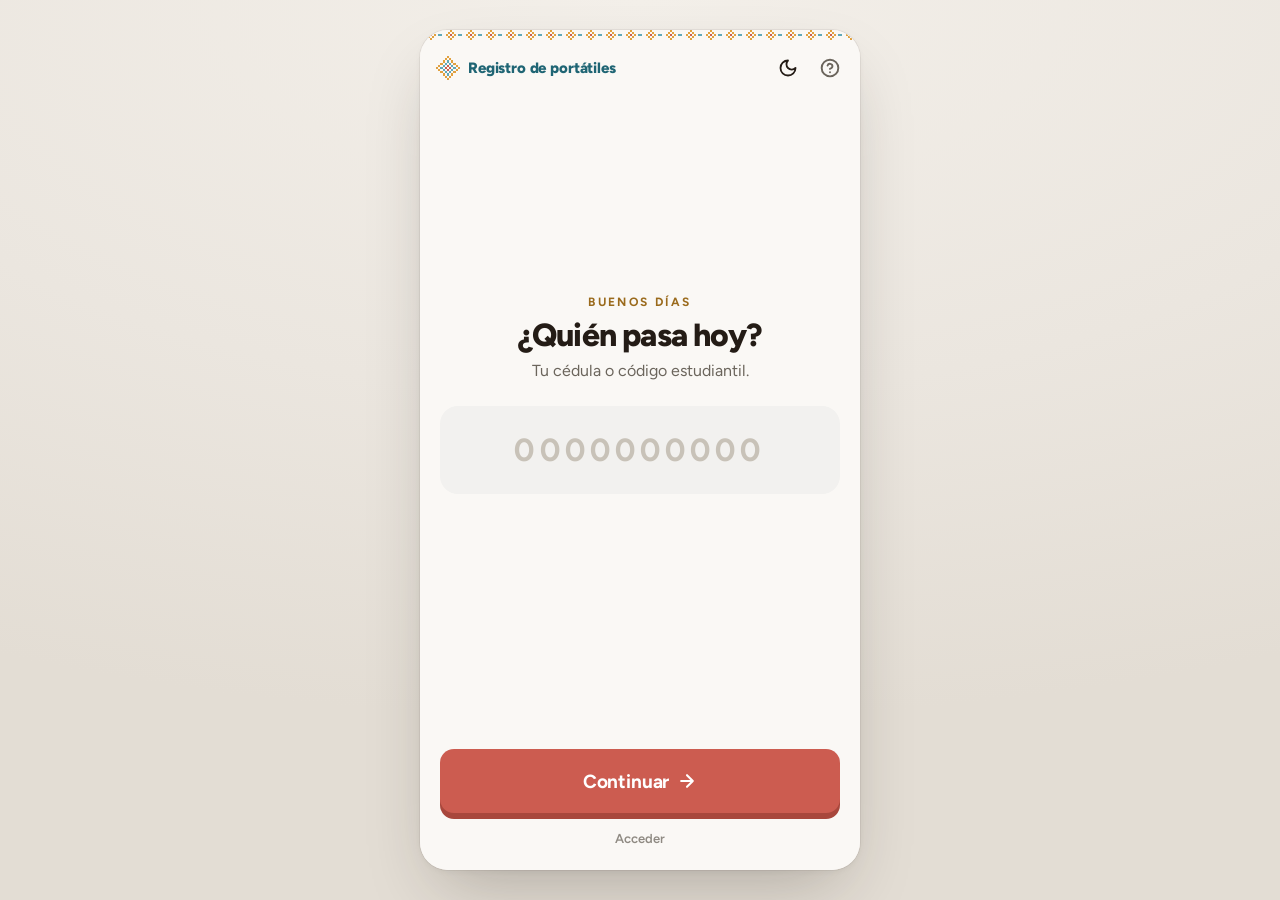
==== commit 0b30d7d3: "Mas errores de sincronizacion offline..." ====
--- a/src/main/webapp/index.html
+++ b/src/main/webapp/index.html
@@ -18,6 +18,8 @@
 <link rel="icon" type="image/png" href="iconos/icono-192.png">
 <link rel="preload" href="fuentes/figtree-latin.woff2" as="font" type="font/woff2" crossorigin>
 <link rel="stylesheet" href="styles.css">
+<!-- Anti-FOUT: aplica tema antes del primer pintado para evitar flash de colores -->
+<script>(function(){var t=localStorage.getItem('autogestion-tema');if(t==='dark'||t==='light')document.documentElement.setAttribute('data-theme',t);})();</script>
 </head>
 <body>
 
@@ -43,6 +45,9 @@
         <span class="screen-header-title">Registro de portátiles</span>
       </div>
       <div class="screen-header-actions">
+        <button type="button" class="btn-tema" data-alternar-tema aria-label="Cambiar tema" title="Modo claro / oscuro">
+          <!-- Icono SVG inyectado dinámicamente por JS según el tema -->
+        </button>
         <button type="button" class="btn-guia-header" data-abrir-guia aria-label="Abrir guía de uso" title="Guía de uso">
           <svg width="20" height="20" viewBox="0 0 24 24" fill="none" stroke="currentColor" stroke-width="2.3" stroke-linecap="round" stroke-linejoin="round" aria-hidden="true"><circle cx="12" cy="12" r="10"/><path d="M9.09 9a3 3 0 0 1 5.83 1c0 2-3 3-3 3"/><path d="M12 17h.01"/></svg>
         </button>
@@ -95,6 +100,9 @@
         <svg viewBox="0 0 24 24" width="20" height="20" fill="none" stroke="currentColor" stroke-width="2.5" stroke-linecap="round" stroke-linejoin="round"><path d="m15 18-6-6 6-6"/></svg> Atrás
       </button>
       <div class="screen-header-actions">
+        <button type="button" class="btn-tema" data-alternar-tema aria-label="Cambiar tema" title="Modo claro / oscuro">
+          <!-- Icono SVG inyectado dinámicamente por JS según el tema -->
+        </button>
         <button type="button" class="btn-guia-header" data-abrir-guia aria-label="Abrir guía de uso" title="Guía de uso">
           <svg width="20" height="20" viewBox="0 0 24 24" fill="none" stroke="currentColor" stroke-width="2.3" stroke-linecap="round" stroke-linejoin="round" aria-hidden="true"><circle cx="12" cy="12" r="10"/><path d="M9.09 9a3 3 0 0 1 5.83 1c0 2-3 3-3 3"/><path d="M12 17h.01"/></svg>
         </button>
@@ -251,6 +259,9 @@
         <svg viewBox="0 0 24 24" width="20" height="20" fill="none" stroke="currentColor" stroke-width="2.5" stroke-linecap="round" stroke-linejoin="round"><path d="m15 18-6-6 6-6"/></svg> Atrás
       </button>
       <div class="screen-header-actions">
+        <button type="button" class="btn-tema" data-alternar-tema aria-label="Cambiar tema" title="Modo claro / oscuro">
+          <!-- Icono SVG inyectado dinámicamente por JS según el tema -->
+        </button>
         <button type="button" class="btn-guia-header" data-abrir-guia aria-label="Abrir guía de uso" title="Guía de uso">
           <svg width="20" height="20" viewBox="0 0 24 24" fill="none" stroke="currentColor" stroke-width="2.3" stroke-linecap="round" stroke-linejoin="round" aria-hidden="true"><circle cx="12" cy="12" r="10"/><path d="M9.09 9a3 3 0 0 1 5.83 1c0 2-3 3-3 3"/><path d="M12 17h.01"/></svg>
         </button>
@@ -299,6 +310,9 @@
         <svg viewBox="0 0 24 24" width="20" height="20" fill="none" stroke="currentColor" stroke-width="2.5" stroke-linecap="round" stroke-linejoin="round"><path d="m15 18-6-6 6-6"/></svg> Atrás
       </button>
       <div class="screen-header-actions">
+        <button type="button" class="btn-tema" data-alternar-tema aria-label="Cambiar tema" title="Modo claro / oscuro">
+          <!-- Icono SVG inyectado dinámicamente por JS según el tema -->
+        </button>
         <button type="button" class="btn-guia-header" data-abrir-guia aria-label="Abrir guía de uso" title="Guía de uso">
           <svg width="20" height="20" viewBox="0 0 24 24" fill="none" stroke="currentColor" stroke-width="2.3" stroke-linecap="round" stroke-linejoin="round" aria-hidden="true"><circle cx="12" cy="12" r="10"/><path d="M9.09 9a3 3 0 0 1 5.83 1c0 2-3 3-3 3"/><path d="M12 17h.01"/></svg>
         </button>
--- a/src/main/webapp/styles.css
+++ b/src/main/webapp/styles.css
@@ -117,6 +117,95 @@
   }
 }
 
+/* =====================================================================
+   TEMA MANUAL — anula prefers-color-scheme cuando el usuario elige
+   Especificidad mayor que @media, declarado después → gana siempre.
+   ===================================================================== */
+[data-theme="light"] {
+  color-scheme: light;
+  --papel: #FAF8F5;
+  --cont: #F2F1EF;
+  --borde: #DEDAD3;
+  --borde-fuerte: #C8C2B8;
+  --sub: #6B655C;
+  --tinta: #241C16;
+  --superficie: #FFFFFF;
+  --coral: #CC5C50;
+  --coral-dark: #A8473C;
+  --coral-hover: #B84E43;
+  --coral-texto: #A8473C;
+  --coral-soft: #F9E4E0;
+  --teal: #2B8496;
+  --teal-dark: #1F6574;
+  --teal-soft: #DFEFF3;
+  --oro-dark: #9A6A1C;
+  --oro-soft: #FBEFD8;
+  --aviso: #B3261E;
+  --aviso-soft: rgba(179, 38, 30, 0.12);
+  --solido: #241C16;
+  --solido-hover: #000000;
+  --sobre-solido: #FFFFFF;
+  --encabezado: #241C16;
+  --sombra-suave: 0 1px 2px rgba(36,28,22,0.05), 0 4px 14px -6px rgba(36,28,22,0.12);
+  --fondo-escritorio: #EBE6DF;
+  --fondo-escritorio-claro: #F3EFE9;
+  --fondo-escritorio-oscuro: #E3DDD4;
+}
+
+[data-theme="dark"] {
+  color-scheme: dark;
+  --papel: #16120F;
+  --cont: #241E19;
+  --borde: #3A322B;
+  --borde-fuerte: #4D443B;
+  --sub: #A89F93;
+  --tinta: #F3EEE7;
+  --superficie: #1D1814;
+  --coral: #D4675B;
+  --coral-dark: #9E443A;
+  --coral-hover: #DC766A;
+  --coral-texto: #F0A096;
+  --coral-soft: rgba(212,103,91,0.18);
+  --teal: #4BA3B5;
+  --teal-dark: #8CCAD8;
+  --teal-soft: rgba(75,163,181,0.18);
+  --oro-dark: #E9B76A;
+  --oro-soft: rgba(225,161,64,0.16);
+  --aviso: #F28B82;
+  --aviso-soft: rgba(242,139,130,0.16);
+  --solido: #F3EEE7;
+  --solido-hover: #FFFFFF;
+  --sobre-solido: #16120F;
+  --encabezado: #0F0C0A;
+  --sombra-suave: 0 1px 2px rgba(0,0,0,0.3), 0 4px 14px -6px rgba(0,0,0,0.5);
+  --fondo-escritorio: #0E0B09;
+  --fondo-escritorio-claro: #1A1511;
+  --fondo-escritorio-oscuro: #0A0807;
+}
+
+/* =====================================================================
+   BOTÓN TOGGLE DE TEMA  ☀ / 🌙
+   ===================================================================== */
+.btn-tema {
+  display: inline-flex;
+  align-items: center;
+  justify-content: center;
+  width: 36px;
+  height: 36px;
+  border: none;
+  border-radius: 50%;
+  background: transparent;
+  color: var(--tinta);
+  cursor: pointer;
+  transition: background 0.18s, color 0.18s;
+}
+.btn-tema:hover {
+  background: var(--cont);
+}
+.btn-tema svg {
+  pointer-events: none;
+}
+
 *, *::before, *::after {
   box-sizing: border-box;
   margin: 0;
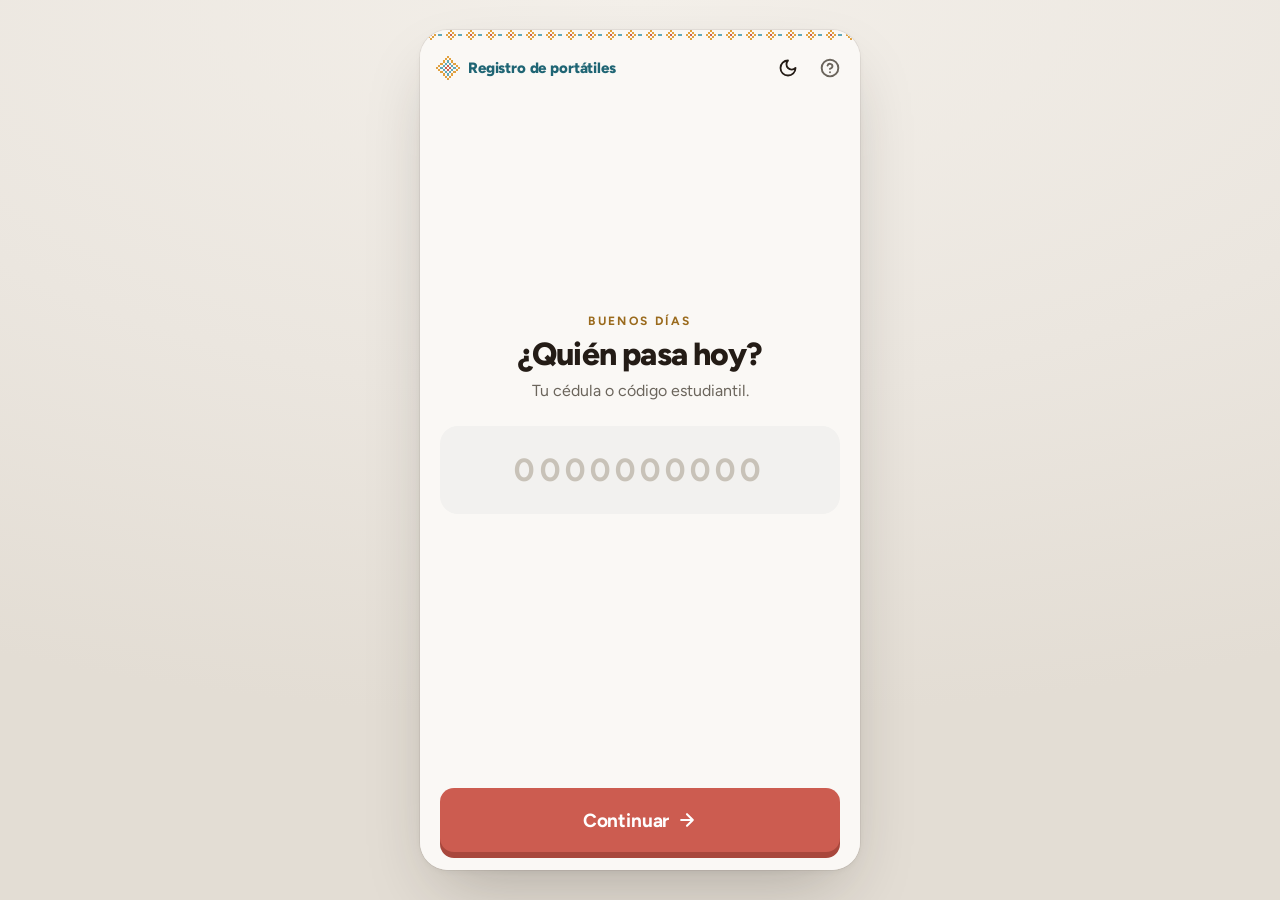
==== commit aefe1fc0: "Implementar acceso admin por codigo especial en campo de identificacion y ocultar boton visible Acce" ====
--- a/src/main/webapp/index.html
+++ b/src/main/webapp/index.html
@@ -88,7 +88,6 @@
         <span>Continuar</span>
         <svg viewBox="0 0 24 24" width="20" height="20" fill="none" stroke="currentColor" stroke-width="2.5" stroke-linecap="round" stroke-linejoin="round"><path d="M5 12h14M12 5l7 7-7 7"/></svg>
       </button>
-      <a href="admin.html" class="link-access">Acceder</a>
     </footer>
   </section>
 
@@ -348,6 +347,26 @@
         </label>
       </div>
 
+      <!-- Serial del portátil (opcional, si está vacío será "Desconocido") -->
+      <div class="field-group">
+        <label>
+          <span class="field-label">
+            Serial / Número de serie <span class="field-label-optional">opcional</span>
+          </span>
+          <input id="campo-serial" class="field-input" type="text" maxlength="50" placeholder="Ej. 5CD1234XYZ (o dejar vacío)">
+        </label>
+      </div>
+
+      <!-- Descripción identificativa (OBLIGATORIA) -->
+      <div class="field-group">
+        <label>
+          <span class="field-label">
+            Descripción / Señas particulares <strong style="color: var(--coral-base); font-size: 11px;">obligatorio</strong>
+          </span>
+          <textarea id="campo-descripcion" class="field-input" rows="2" maxlength="200" placeholder="Ej. Sticker de Batman en la tapa, fisura en bisagra izquierda, protector de teclado..."></textarea>
+        </label>
+      </div>
+
       <div id="error-equipo-nuevo" class="error-note error-note-spaced" style="display: none;"></div>
     </main>
 
@@ -478,6 +497,15 @@
             <span>Marca, color o apodo</span>
           </span>
         </button>
+        <button id="boton-reportar-hurto" type="button" class="hoja-accion hoja-accion-peligro">
+          <span class="hoja-accion-icono" aria-hidden="true">
+            <svg viewBox="0 0 24 24" width="20" height="20" fill="none" stroke="currentColor" stroke-width="2.2" stroke-linecap="round" stroke-linejoin="round"><path d="M12 22s8-4 8-10V5l-8-3-8 3v7c0 6 8 10 8 10z"/><line x1="12" y1="8" x2="12" y2="12"/><line x1="12" y1="16" x2="12.01" y2="16"/></svg>
+          </span>
+          <span class="hoja-accion-textos">
+            <strong id="texto-reportar-hurto">Reportar como hurtado / extraviado</strong>
+            <span id="subtexto-reportar-hurto">Genera alerta inmediata en portería</span>
+          </span>
+        </button>
         <button id="boton-eliminar-equipo" type="button" class="hoja-accion hoja-accion-peligro">
           <span class="hoja-accion-icono" aria-hidden="true">
             <svg viewBox="0 0 24 24" width="20" height="20" fill="none" stroke="currentColor" stroke-width="2.2" stroke-linecap="round" stroke-linejoin="round"><path d="M3 6h18"/><path d="M19 6v14a2 2 0 0 1-2 2H7a2 2 0 0 1-2-2V6"/><path d="M8 6V4a2 2 0 0 1 2-2h4a2 2 0 0 1 2 2v2"/><path d="M10 11v6M14 11v6"/></svg>
@@ -487,6 +515,12 @@
             <span>Deja de aparecer en tu lista</span>
           </span>
         </button>
+      </div>
+
+      <div id="hoja-equipo-confirmar-hurto" class="hoja-confirmar" hidden>
+        <p id="titulo-confirmar-hurto" class="hoja-confirmar-titulo">¿Reportar como hurtado / extraviado?</p>
+        <p id="texto-confirmar-hurto" class="hoja-confirmar-texto">Se emitirá una alerta de seguridad inmediata en la portería y el equipo quedará bloqueado para autorizaciones.</p>
+        <button id="boton-confirmar-hurto" type="button" class="btn-peligro">Sí, reportar hurto</button>
       </div>
 
       <div id="hoja-equipo-confirmar" class="hoja-confirmar" hidden>
@@ -562,12 +596,8 @@
       </div>
     </div>
 
-    <footer class="modal-guia-footer modal-guia-footer-dual">
-      <button id="btn-guia-ir-admin" type="button" class="btn-guia-nav" aria-label="Ver explicación de Acceder">
-        <span>Panel Acceder</span>
-        <svg width="16" height="16" viewBox="0 0 24 24" fill="none" stroke="currentColor" stroke-width="2.4" stroke-linecap="round" stroke-linejoin="round"><polyline points="9 18 15 12 9 6"></polyline></svg>
-      </button>
-      <button id="btn-entendido-guia" type="button" class="btn-guia-entendido">Entendido</button>
+    <footer class="modal-guia-footer">
+      <button id="btn-entendido-guia" type="button" class="btn-guia-entendido" style="width: 100%;">Entendido</button>
     </footer>
   </div>
 
--- a/src/main/webapp/styles.css
+++ b/src/main/webapp/styles.css
@@ -1732,6 +1732,20 @@
   background-color: var(--oro-soft);
   color: var(--oro-dark);
 }
+.laptop-estado-hurto {
+  background-color: rgba(220, 38, 38, 0.16);
+  color: #DC2626;
+  border: 1px solid rgba(220, 38, 38, 0.35);
+  font-weight: 800;
+}
+.laptop-item-hurto {
+  border-color: rgba(220, 38, 38, 0.45) !important;
+}
+.laptop-btn-hurto {
+  background: linear-gradient(135deg, rgba(220, 38, 38, 0.08) 0%, transparent 100%) !important;
+  border: 1.5px solid rgba(220, 38, 38, 0.5) !important;
+  box-shadow: 0 0 12px rgba(220, 38, 38, 0.12) !important;
+}
 
 .laptop-more-btn {
   position: absolute;
